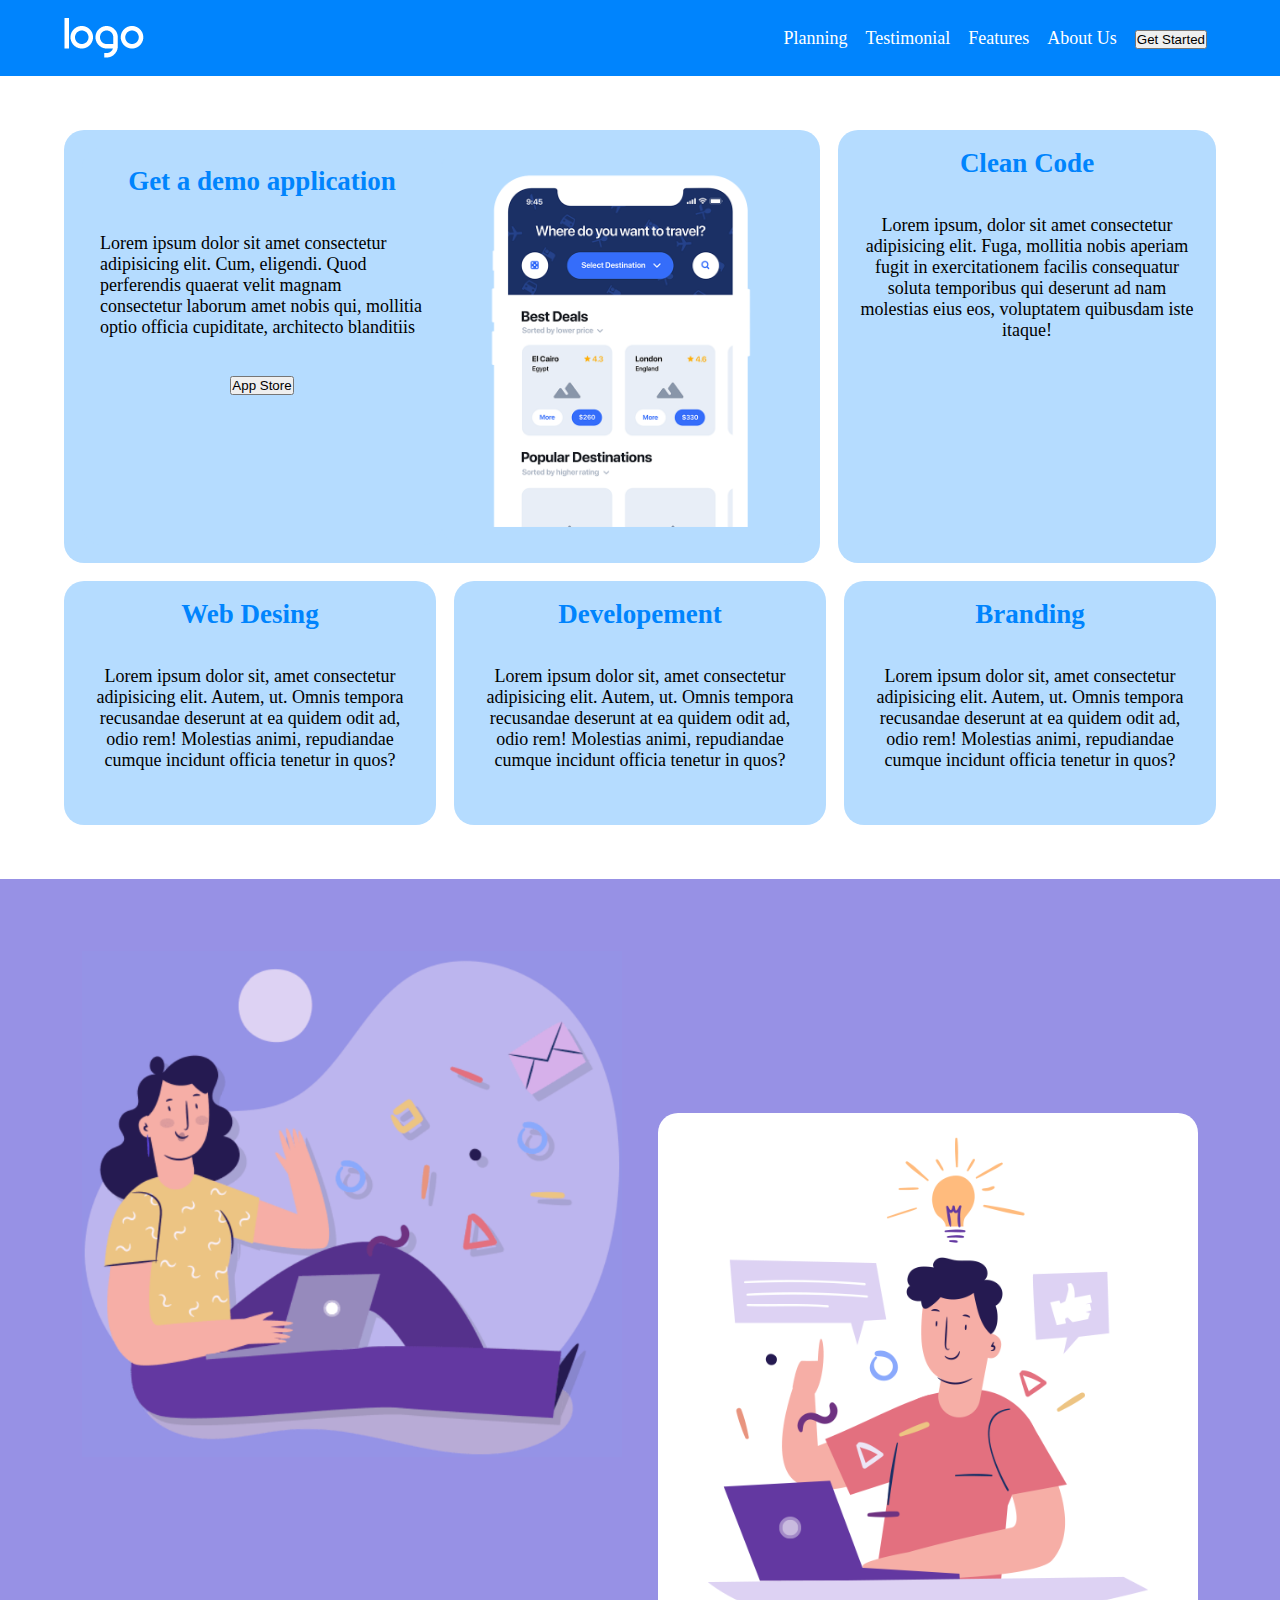
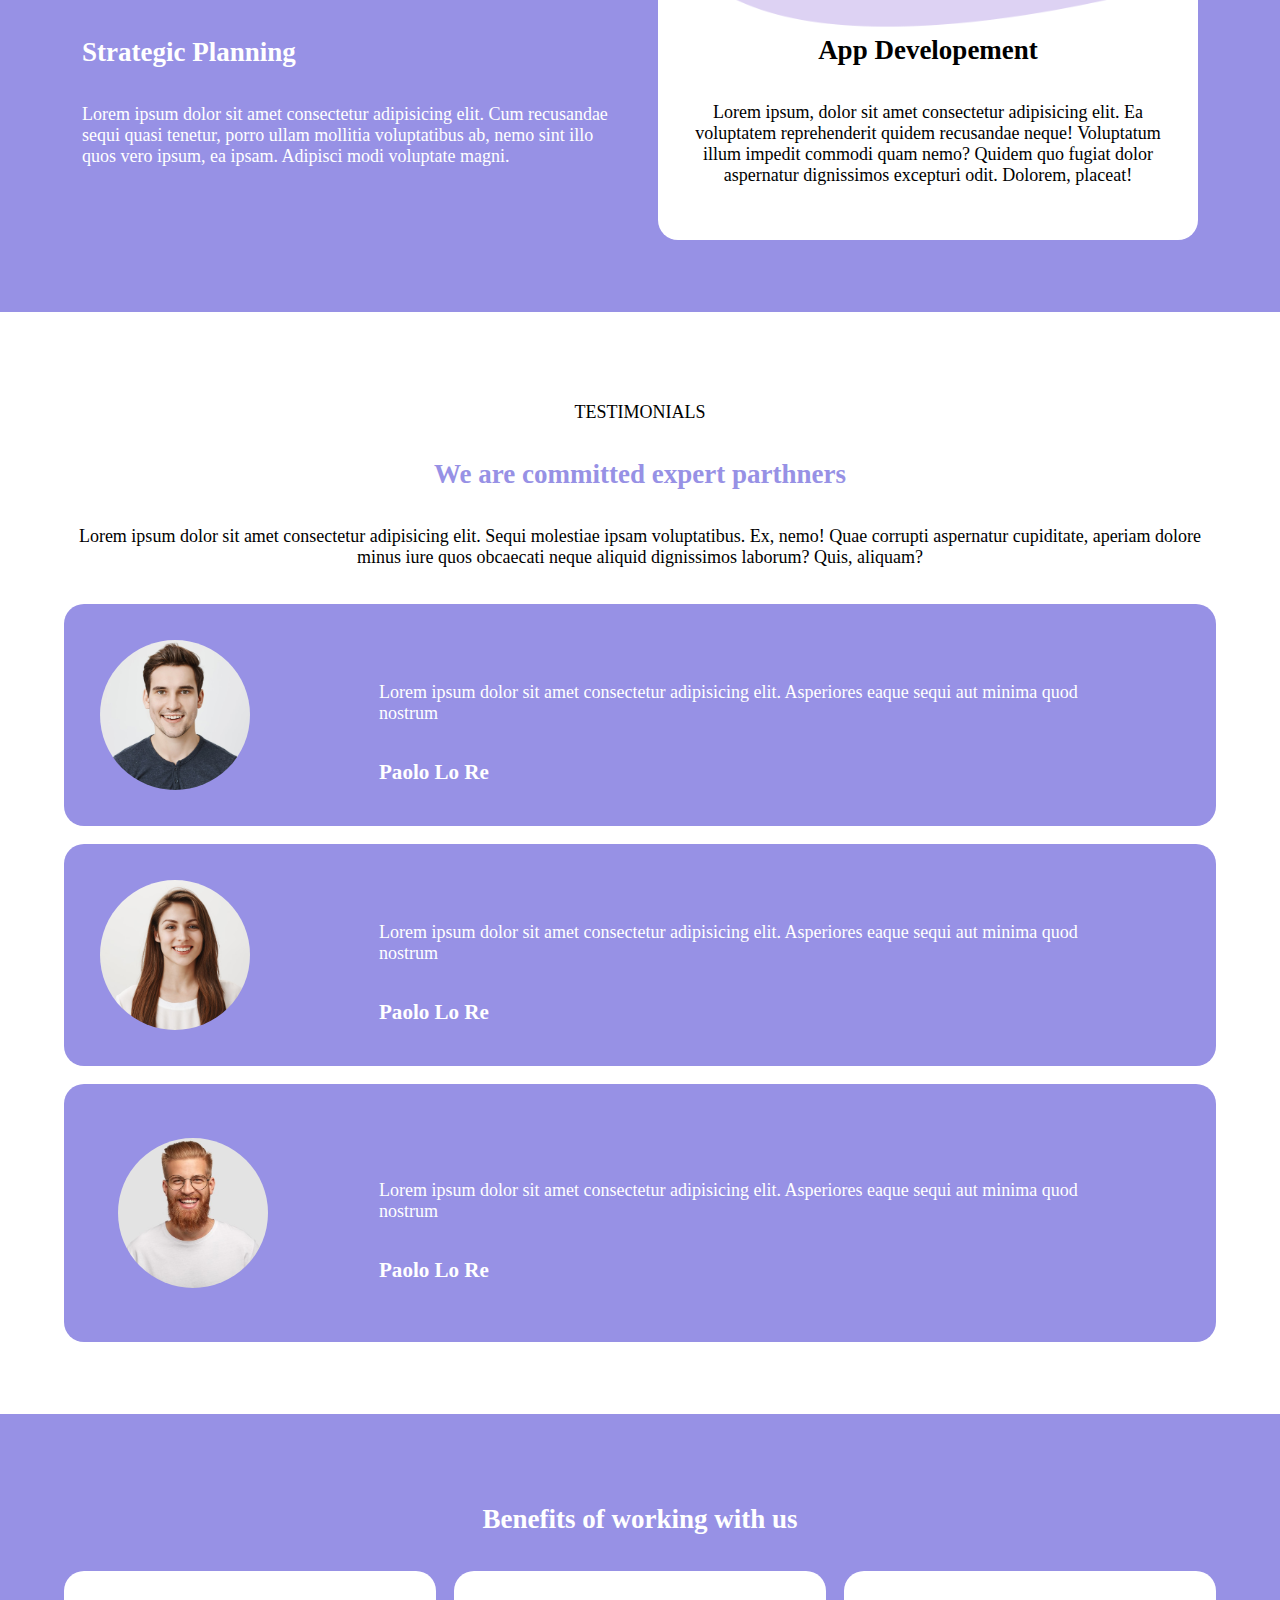
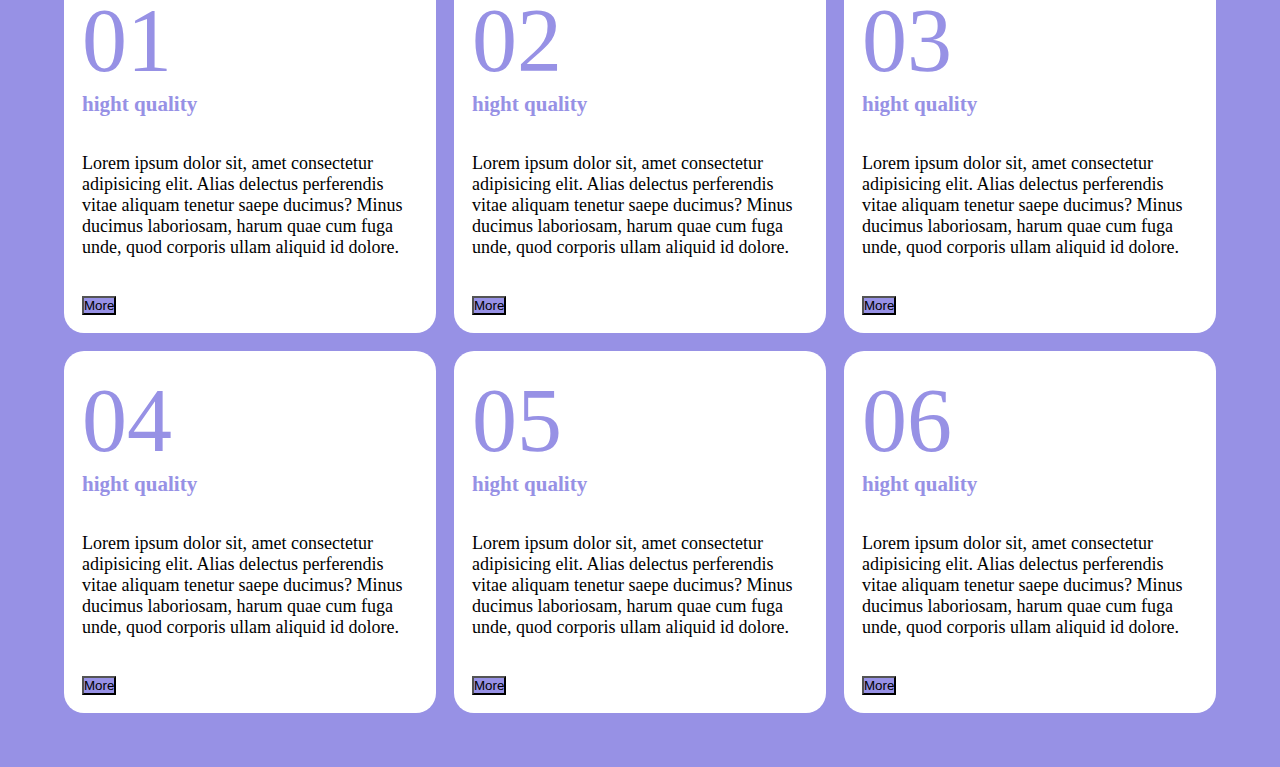
==== index.html @ 0d5f8186 "add 4 section" ====
<!DOCTYPE html>
<html lang="en">
  <head>
    <meta charset="UTF-8" />
    <meta http-equiv="X-UA-Compatible" content="IE=edge" />
    <meta name="viewport" content="width=device-width, initial-scale=1.0" />
    <link rel="stylesheet" href="css/style.css" />
    <link rel="stylesheet" href="css/media.css" />
    <link
      rel="stylesheet"
      href="https://cdnjs.cloudflare.com/ajax/libs/font-awesome/6.2.0/css/all.min.css"
      integrity="sha512-xh6O/CkQoPOWDdYTDqeRdPCVd1SpvCA9XXcUnZS2FmJNp1coAFzvtCN9BmamE+4aHK8yyUHUSCcJHgXloTyT2A=="
      crossorigin="anonymous"
      referrerpolicy="no-referrer"
    />
    <title>Responsive</title>
  </head>

  <body>
    <header>
      <nav>
        <div class="container">
          <div class="container-nav-flex">
            <img src="img/logo.png" alt="logo of site" />
            <div class="sm-menu"><i class="fa-solid fa-bars"></i></div>
            <div class="lg-menu">
              <ul>
                <li>Planning</li>
                <li>Testimonial</li>
                <li>Features</li>
                <li>About Us</li>
                <li><button>Get Started</button></li>
              </ul>
            </div>
          </div>
        </div>
      </nav>
    </header>

    <main>
      <section>
        <div class="container">
          <div class="row gap">
            <div class="col col-2-3 bg-light-main">
              <div class="row">
                <div class="col col-1-2 bg-light-main">
                  <h2 class="center main-color">Get a demo application</h2>
                  <p>
                    Lorem ipsum dolor sit amet consectetur adipisicing elit.
                    Cum, eligendi. Quod perferendis quaerat velit magnam
                    consectetur laborum amet nobis qui, mollitia optio officia
                    cupiditate, architecto blanditiis
                  </p>
                  <div class="center"><button>App Store</button></div>
                </div>

                <div class="col col-1-2 bg-light-main">
                  <img src="img/phone.png" alt="" />
                </div>
              </div>
            </div>
            <div class="col col-1-3 bg-light-main">
              <div class="main-color icon-sizing">
                <i class="fa-regular fa-file-code"></i>
              </div>
              <h2 class="main-color center">Clean Code</h2>
              <div class="center">
                <p>
                  Lorem ipsum, dolor sit amet consectetur adipisicing elit.
                  Fuga, mollitia nobis aperiam fugit in exercitationem facilis
                  consequatur soluta temporibus qui deserunt ad nam molestias
                  eius eos, voluptatem quibusdam iste itaque!
                </p>
              </div>
            </div>
            <div class="col col-1-3 bg-light-main">
              <div class="main-color icon-sizing">
                <i class="fa-solid fa-compass-drafting"></i>
              </div>
              <h2 class="main-color center">Web Desing</h2>
              <div class="center">
                <p>
                  Lorem ipsum dolor sit, amet consectetur adipisicing elit.
                  Autem, ut. Omnis tempora recusandae deserunt at ea quidem odit
                  ad, odio rem! Molestias animi, repudiandae cumque incidunt
                  officia tenetur in quos?
                </p>
              </div>
            </div>
            <div class="col col-1-3 bg-light-main">
              <div class="main-color icon-sizing">
                <i class="fa-solid fa-laptop"></i>
              </div>
              <h2 class="main-color center">Developement</h2>
              <div class="center">
                <p>
                  Lorem ipsum dolor sit, amet consectetur adipisicing elit.
                  Autem, ut. Omnis tempora recusandae deserunt at ea quidem odit
                  ad, odio rem! Molestias animi, repudiandae cumque incidunt
                  officia tenetur in quos?
                </p>
              </div>
            </div>
            <div class="col col-1-3 bg-light-main">
              <div class="main-color icon-sizing">
                <i class="fa-solid fa-bullhorn"></i>
              </div>
              <h2 class="main-color center">Branding</h2>
              <div class="center">
                <p>
                  Lorem ipsum dolor sit, amet consectetur adipisicing elit.
                  Autem, ut. Omnis tempora recusandae deserunt at ea quidem odit
                  ad, odio rem! Molestias animi, repudiandae cumque incidunt
                  officia tenetur in quos?
                </p>
              </div>
            </div>
          </div>
        </div>
      </section>

      <section class="bg-violet">
        <div class="container">
          <div class="row">
            <div class="col col-1-2">
              <img class="padding-bottom" src="img/planning1.png" alt="" />
              <div class="color-white">
                <h2>Strategic Planning</h2>
                <p>
                  Lorem ipsum dolor sit amet consectetur adipisicing elit. Cum
                  recusandae sequi quasi tenetur, porro ullam mollitia
                  voluptatibus ab, nemo sint illo quos vero ipsum, ea ipsam.
                  Adipisci modi voluptate magni.
                </p>
              </div>
            </div>
            <div class="col col-1-2 padding-top">
              <div class="col bg-white">
                <img src="img/planning2.png" alt="" />
                <div class="center">
                  <h2>App Developement</h2>
                  <p>
                    Lorem ipsum, dolor sit amet consectetur adipisicing elit. Ea
                    voluptatem reprehenderit quidem recusandae neque! Voluptatum
                    illum impedit commodi quam nemo? Quidem quo fugiat dolor
                    aspernatur dignissimos excepturi odit. Dolorem, placeat!
                  </p>
                </div>
              </div>
            </div>
          </div>
        </div>
      </section>

      <section>
        <div class="container">
          <div class="center">
            <p>TESTIMONIALS</p>
            <h2 class="color-violet">We are committed expert parthners</h2>
            <p>
              Lorem ipsum dolor sit amet consectetur adipisicing elit. Sequi
              molestiae ipsam voluptatibus. Ex, nemo! Quae corrupti aspernatur
              cupiditate, aperiam dolore minus iure quos obcaecati neque aliquid
              dignissimos laborum? Quis, aliquam?
            </p>
          </div>
          <div class="row col bg-violet align-items mbottom">
            <div class="col col-1-4 padding-3">
              <img src="img/testimonial1.jpg" alt="" />
            </div>
            <div class="col col-3-4 color-white">
              <p>
                Lorem ipsum dolor sit amet consectetur adipisicing elit.
                Asperiores eaque sequi aut minima quod nostrum
              </p>
              <h3>Paolo Lo Re</h3>
            </div>
          </div>

          <div class="row col bg-violet align-items mbottom">
            <div class="col col-1-4 padding-3">
              <img src="img/testimonial2.jpg" alt="" />
            </div>
            <div class="col col-3-4 color-white">
              <p>
                Lorem ipsum dolor sit amet consectetur adipisicing elit.
                Asperiores eaque sequi aut minima quod nostrum
              </p>
              <h3>Paolo Lo Re</h3>
            </div>
          </div>

          <div class="row col bg-violet align-items mbottom">
            <div class="col col-1-4 padding-2">
              <img src="img/testimonial3.jpg" alt="" />
            </div>
            <div class="col col-3-4 color-white">
              <p>
                Lorem ipsum dolor sit amet consectetur adipisicing elit.
                Asperiores eaque sequi aut minima quod nostrum
              </p>
              <h3>Paolo Lo Re</h3>
            </div>
          </div>
        </div>
      </section>

      <section class="bg-violet">
        <div class="container">
          <h2 class="color-white center padding-2">
            Benefits of working with us
          </h2>
          <div class="row gap">
            <div class="col col-1-3 col-2-4 bg-white">
              <div class="hight color-violet">01</div>
              <h3 class="color-violet">hight quality</h3>
              <p>
                Lorem ipsum dolor sit, amet consectetur adipisicing elit. Alias
                delectus perferendis vitae aliquam tenetur saepe ducimus? Minus
                ducimus laboriosam, harum quae cum fuga unde, quod corporis
                ullam aliquid id dolore.
              </p>
              <button class="bg-violet">More</button>
            </div>
            <div class="col col-1-3 col-2-4 bg-white">
              <div class="hight color-violet">02</div>
              <h3 class="color-violet">hight quality</h3>
              <p>
                Lorem ipsum dolor sit, amet consectetur adipisicing elit. Alias
                delectus perferendis vitae aliquam tenetur saepe ducimus? Minus
                ducimus laboriosam, harum quae cum fuga unde, quod corporis
                ullam aliquid id dolore.
              </p>
              <button class="bg-violet">More</button>
            </div>

            <div class="col col-1-3 col-2-4 bg-white">
              <div class="hight color-violet">03</div>
              <h3 class="color-violet">hight quality</h3>
              <p>
                Lorem ipsum dolor sit, amet consectetur adipisicing elit. Alias
                delectus perferendis vitae aliquam tenetur saepe ducimus? Minus
                ducimus laboriosam, harum quae cum fuga unde, quod corporis
                ullam aliquid id dolore.
              </p>
              <button class="bg-violet">More</button>
            </div>

            <div class="col col-1-3 col-2-4 bg-white">
              <div class="hight color-violet">04</div>
              <h3 class="color-violet">hight quality</h3>
              <p>
                Lorem ipsum dolor sit, amet consectetur adipisicing elit. Alias
                delectus perferendis vitae aliquam tenetur saepe ducimus? Minus
                ducimus laboriosam, harum quae cum fuga unde, quod corporis
                ullam aliquid id dolore.
              </p>
              <button class="bg-violet">More</button>
            </div>

            <div class="col col-1-3 col-2-4 bg-white">
              <div class="hight color-violet">05</div>
              <h3 class="color-violet">hight quality</h3>
              <p>
                Lorem ipsum dolor sit, amet consectetur adipisicing elit. Alias
                delectus perferendis vitae aliquam tenetur saepe ducimus? Minus
                ducimus laboriosam, harum quae cum fuga unde, quod corporis
                ullam aliquid id dolore.
              </p>
              <button class="bg-violet">More</button>
            </div>

            <div class="col col-1-3 col-2-4 bg-white">
              <div class="hight color-violet">06</div>
              <h3 class="color-violet">hight quality</h3>
              <p>
                Lorem ipsum dolor sit, amet consectetur adipisicing elit. Alias
                delectus perferendis vitae aliquam tenetur saepe ducimus? Minus
                ducimus laboriosam, harum quae cum fuga unde, quod corporis
                ullam aliquid id dolore.
              </p>
              <button class="bg-violet">More</button>
            </div>
          </div>
        </div>
      </section>
    </main>

    <footer></footer>
  </body>
</html>
---- css/style.css ----
:root {
  --main-color: #0084fd;
  --main-light-color: #b5dcff;
}
html {
  font-size: 13px;
}

* {
  margin: 0;
  padding: 0;
  box-sizing: border-box;
}

nav {
  background-color: var(--main-color);
}

.container {
  width: 90%;
  margin: 0 auto;
}

.container-nav-flex {
  display: flex;
  justify-content: space-between;
  align-items: center;
  padding: 1rem 0;
}

.lg-menu {
  display: none;
}

ul {
  list-style-type: none;
}

.row {
  display: flex;
  flex-wrap: wrap;
  flex-grow: 1;
}

.col {
  flex-basis: 100%;
  border-radius: 20px;
  padding: 1rem;
}

.center {
  text-align: center;
}

p {
  padding: 2rem 0;
}

section {
  padding: 3rem 0;
}

main img {
  display: block;
  width: 100%;
}

.main-color {
  color: var(--main-color);
}

.icon-sizing {
  font-size: 100px;
  text-align: center;
}

.gap {
  gap: 1rem;
}

.bg-violet {
  background-color: #9791e5;
}

.bg-light-main {
  background-color: var(--main-light-color);
}

.color-white {
  color: white;
}

.bg-white {
  background-color: white;
}

.color-violet {
  color: #9791e5;
}

.bg-violet .col-1-4 img {
  object-fit: cover;
  border-radius: 50%;
  height: 150px;
  width: 150px;
}

.align-items {
  align-items: center;
}

.mbottom {
  margin-bottom: 1rem;
}

.hight {
  font-size: 5rem;
}
---- css/media.css ----
@media screen and (min-width: 768px) {
  html {
    font-size: 15px;
  }

  .col-1-3 {
    flex-basis: calc(90% / 3);
    flex-grow: 1;
  }

  .col-1-4 {
    flex-basis: 25%;
  }
  .col-2-3 {
    flex-basis: calc(90% / 3 * 2);
    flex-grow: 2;
  }
  .col-3-4 {
    flex-basis: calc(90% / 4 * 3);
  }

  .col-2-4 {
    flex-basis: calc(90% / 2);
  }

  .padding-2 {
    padding: 2rem;
  }
}

@media screen and (min-width: 1200px) {
  html {
    font-size: 18px;
  }

  .sm-menu {
    display: none;
  }

  .col-1-2 {
    flex-basis: 50%;
  }

  .lg-menu {
    display: inline-block;
  }

  ul {
    display: flex;
    color: white;
  }

  li {
    padding: 0.5rem;
  }

  .padding-bottom {
    padding-bottom: 10rem;
  }

  .padding-top {
    padding-top: 10rem;
  }

  .col-1-3 {
    flex-basis: calc(90% / 3);
    flex-grow: 1;
  }
}
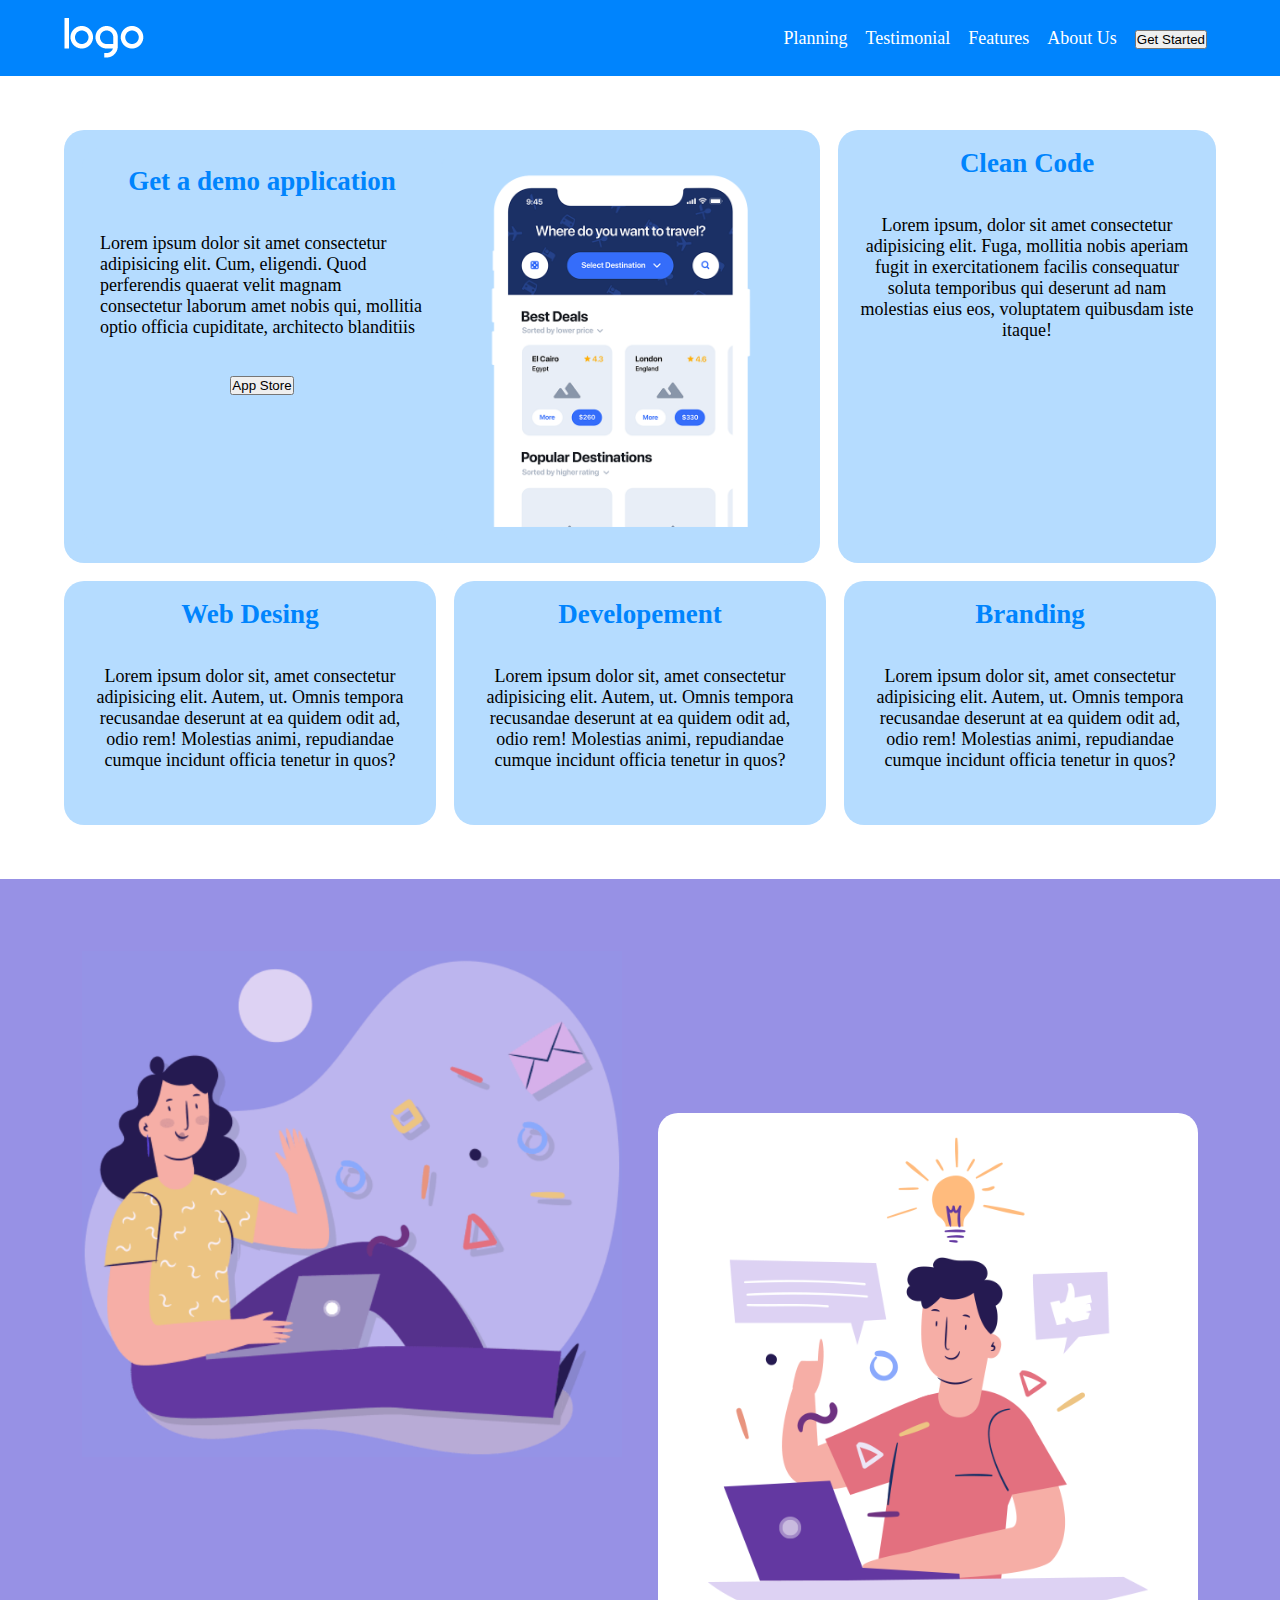
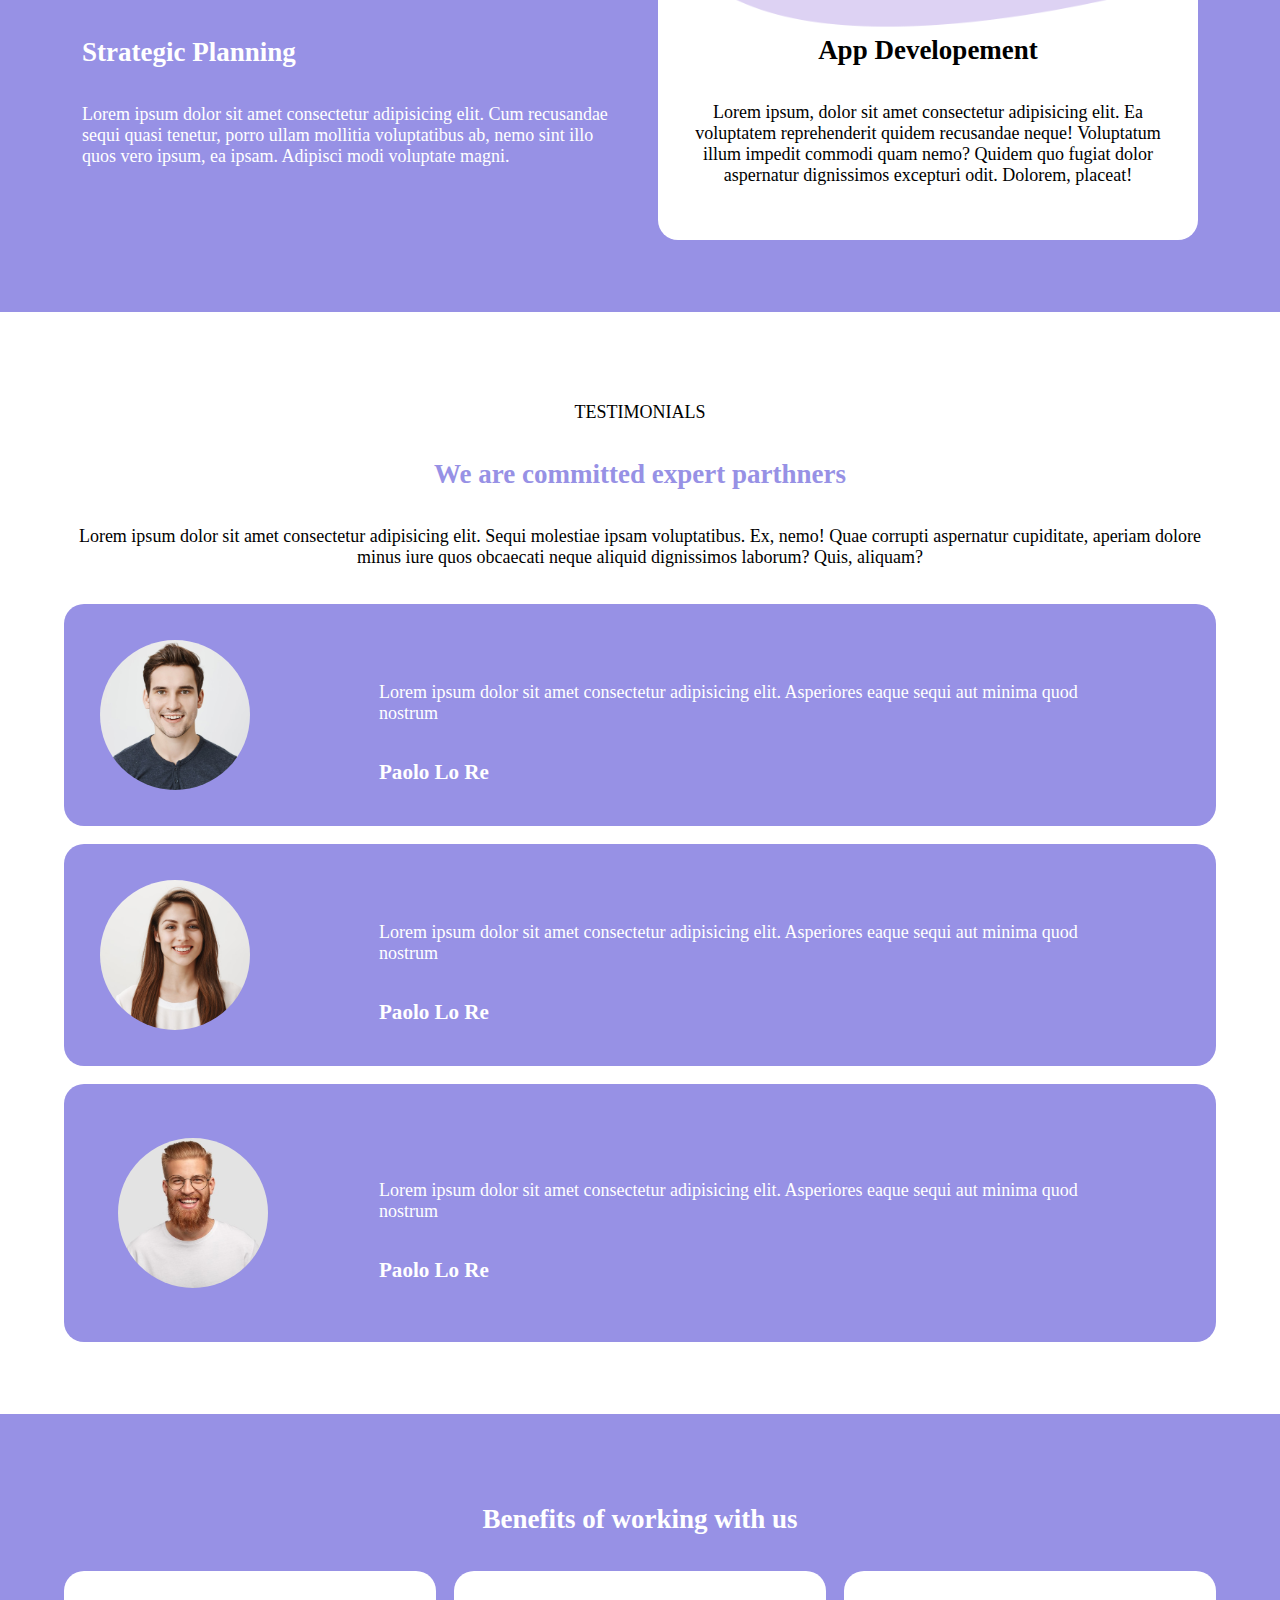
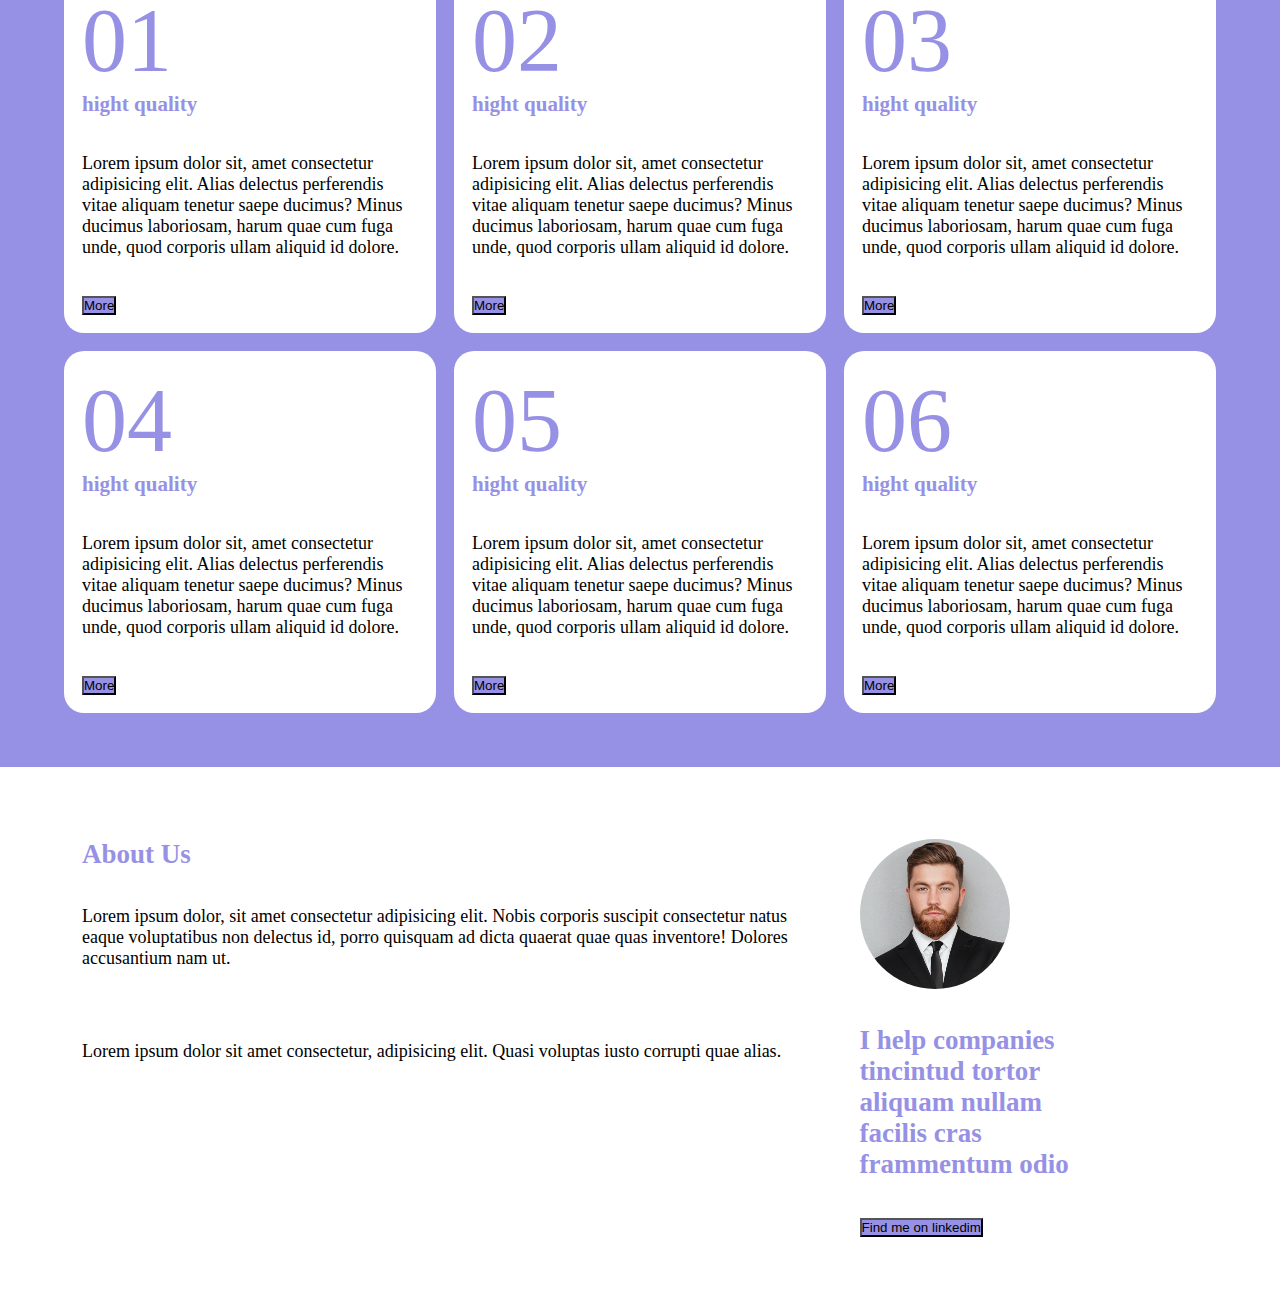
==== commit 53178f3e: "add 5 section" ====
--- a/index.html
+++ b/index.html
@@ -284,6 +284,35 @@
           </div>
         </div>
       </section>
+
+      <section>
+        <div class="container">
+          <div class="row">
+            <div class="col col-3-4">
+              <h2 class="color-violet">About Us</h2>
+              <p>
+                Lorem ipsum dolor, sit amet consectetur adipisicing elit. Nobis
+                corporis suscipit consectetur natus eaque voluptatibus non
+                delectus id, porro quisquam ad dicta quaerat quae quas
+                inventore! Dolores accusantium nam ut.
+              </p>
+              <p>
+                Lorem ipsum dolor sit amet consectetur, adipisicing elit. Quasi
+                voluptas iusto corrupti quae alias.
+              </p>
+            </div>
+            <div class="col col-1-4">
+              <img src="img/about.jpg" alt="" />
+              <h2 class="color-violet ptopbot">
+                I help companies tincintud tortor aliquam nullam facilis cras
+                frammentum odio
+              </h2>
+
+              <button class="bg-violet">Find me on linkedim</button>
+            </div>
+          </div>
+        </div>
+      </section>
     </main>
 
     <footer></footer>
--- a/css/style.css
+++ b/css/style.css
@@ -98,7 +98,7 @@
   color: #9791e5;
 }
 
-.bg-violet .col-1-4 img {
+.col-1-4 img {
   object-fit: cover;
   border-radius: 50%;
   height: 150px;
@@ -116,3 +116,7 @@
 .hight {
   font-size: 5rem;
 }
+
+.ptopbot {
+  padding: 2rem 0;
+}
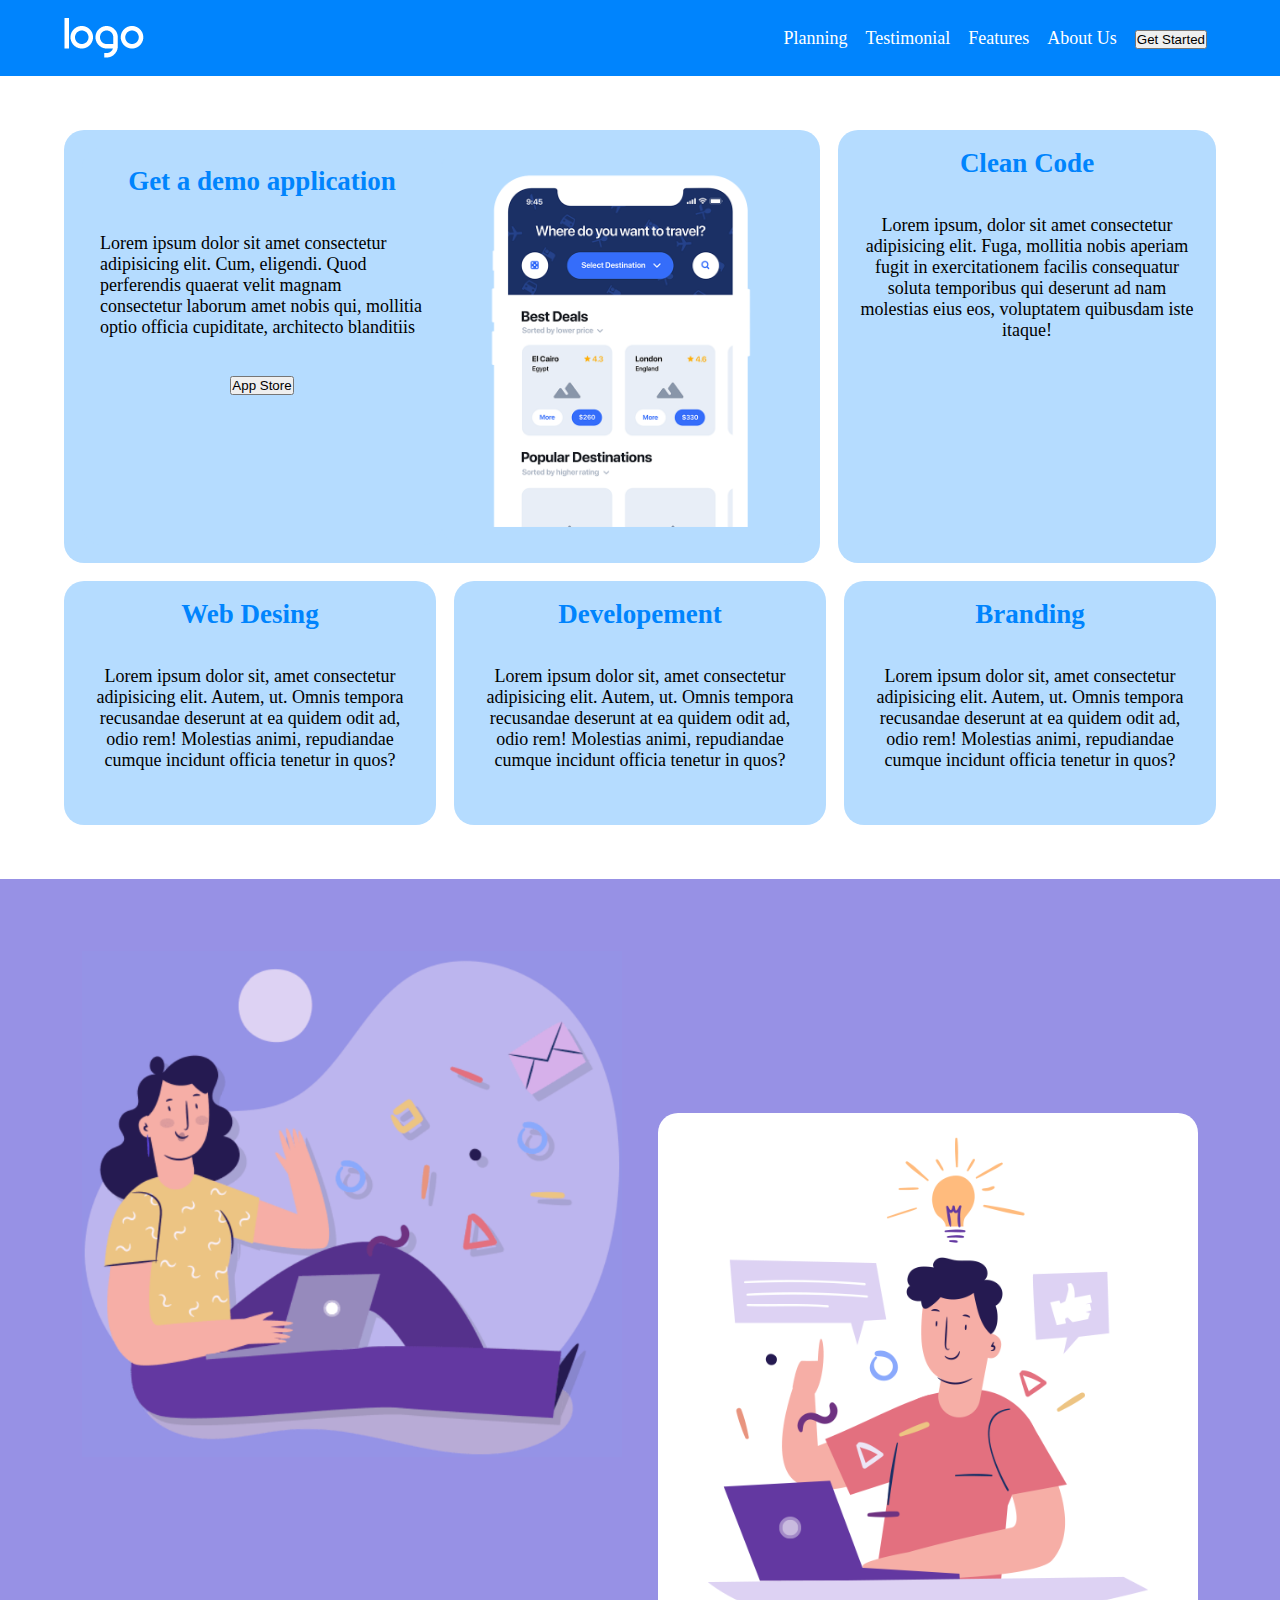
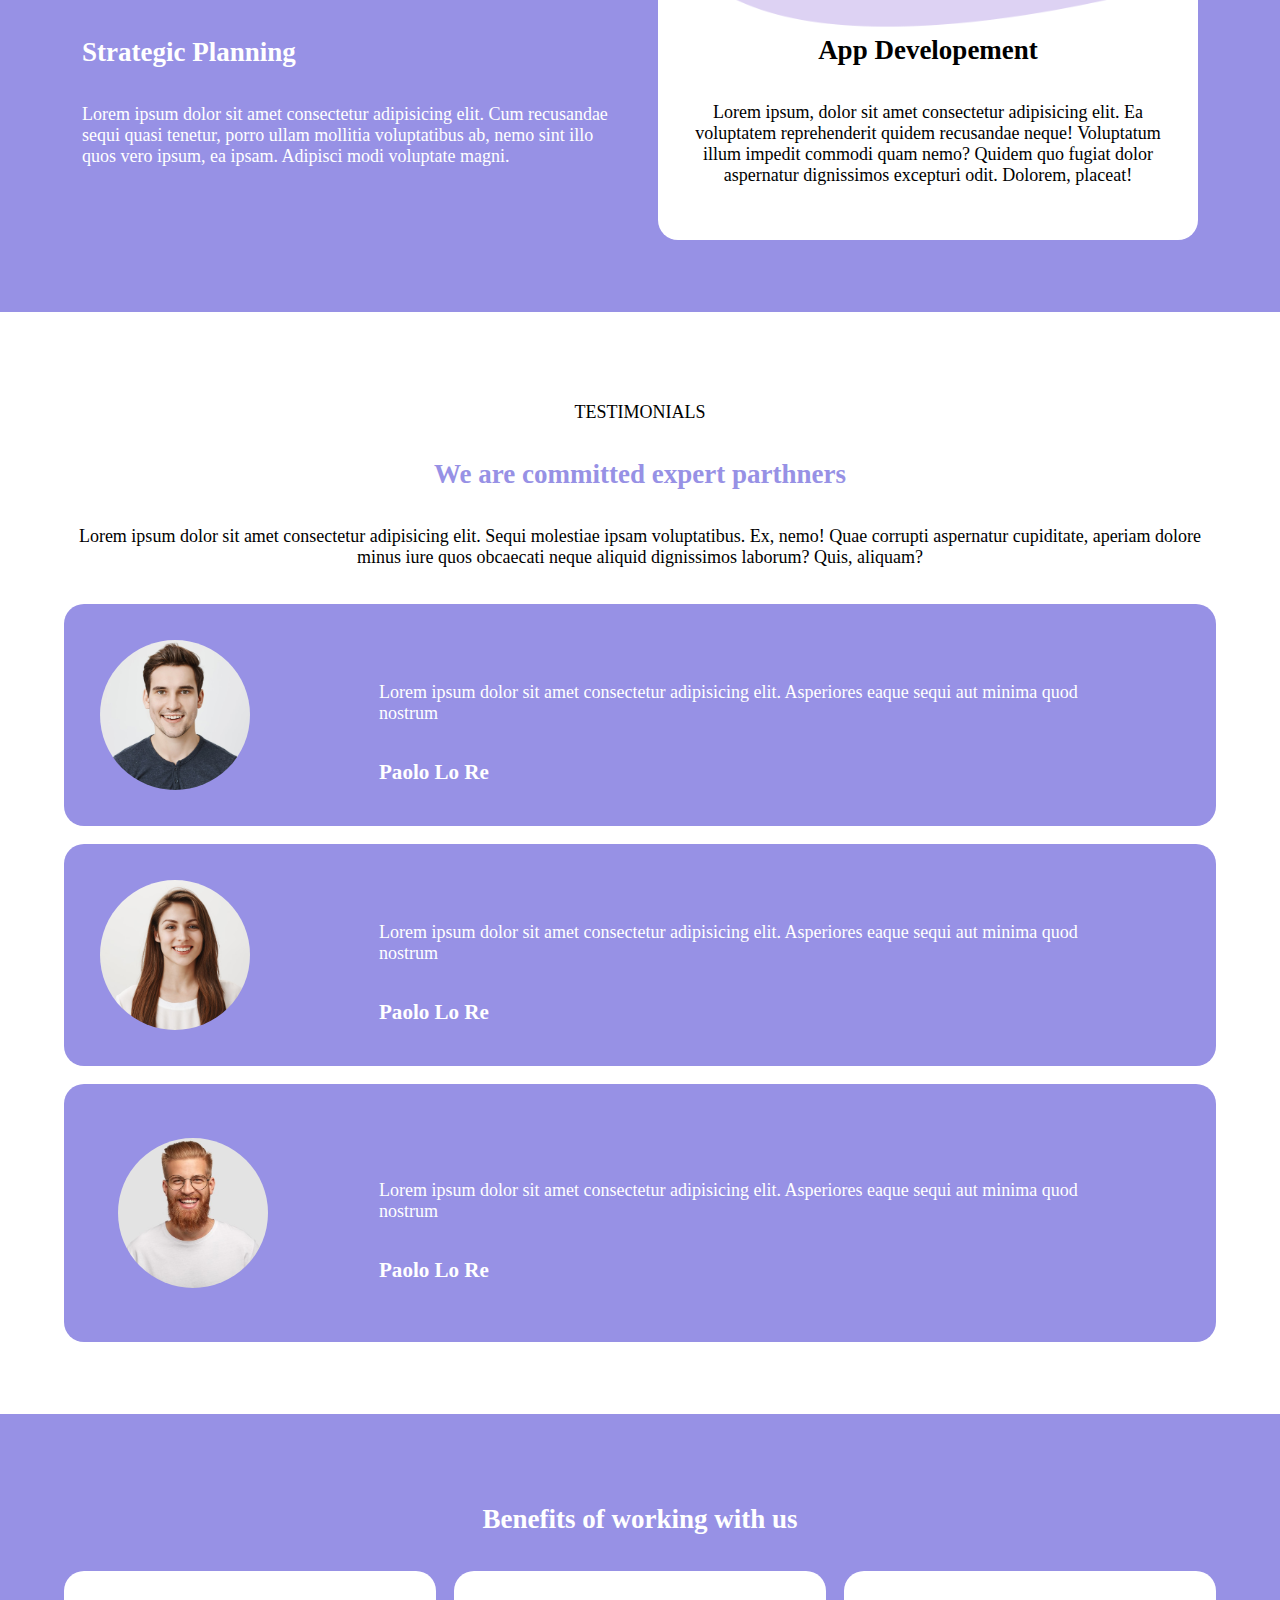
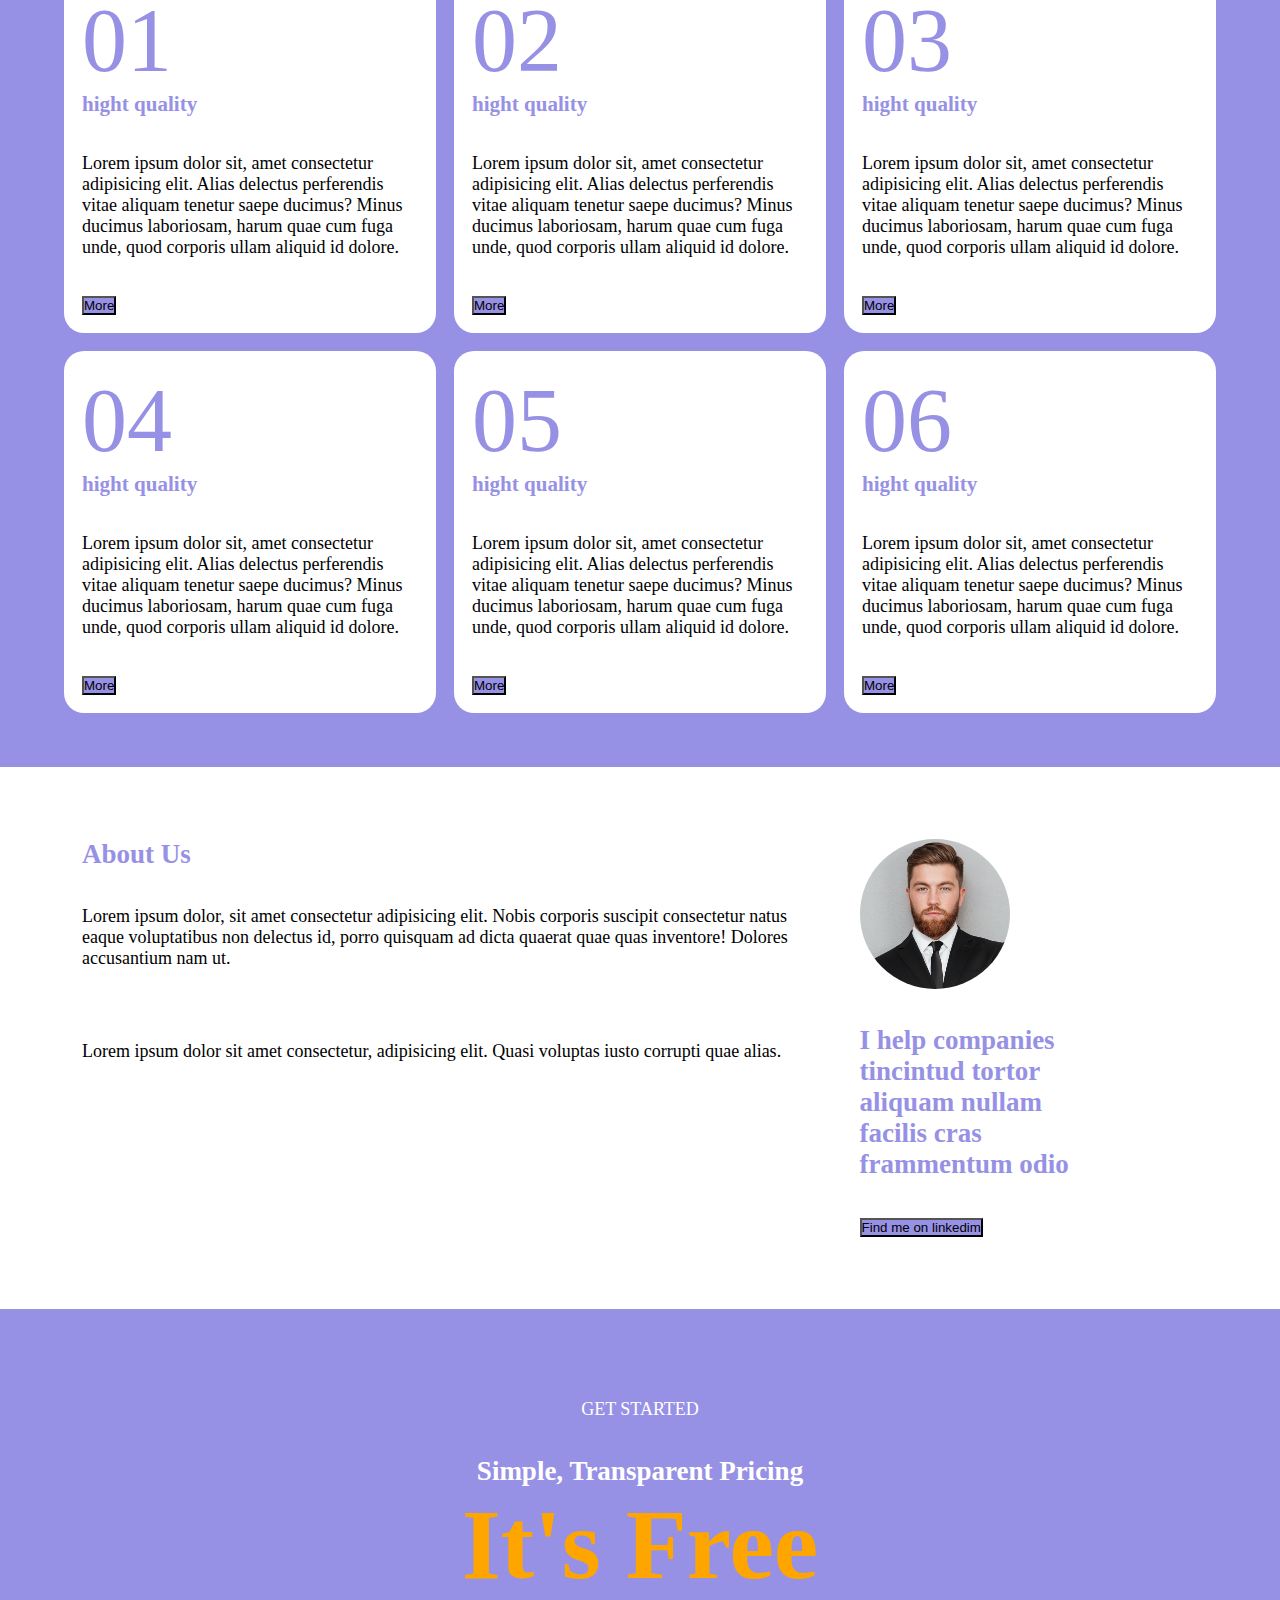
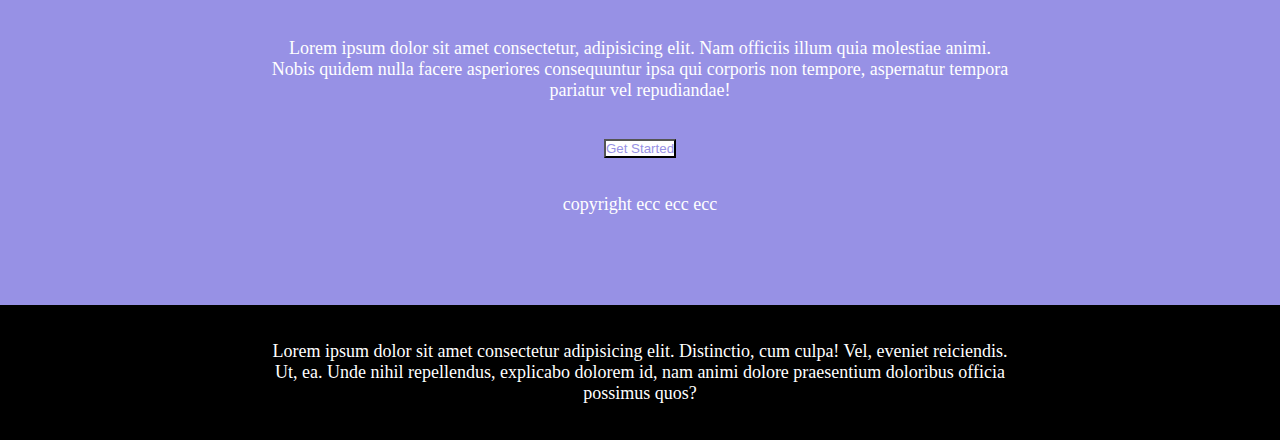
==== commit e351719d: "add footer" ====
--- a/index.html
+++ b/index.html
@@ -307,14 +307,33 @@
                 I help companies tincintud tortor aliquam nullam facilis cras
                 frammentum odio
               </h2>
-
               <button class="bg-violet">Find me on linkedim</button>
             </div>
           </div>
         </div>
       </section>
+
+      <section class="bg-violet center">
+        <div class="color-white">
+          <p>GET STARTED</p>
+          <h2>Simple, Transparent Pricing</h2>
+          <h2 class="icon-sizing color-orange">It's Free</h2>
+          <p class="p15">
+            Lorem ipsum dolor sit amet consectetur, adipisicing elit. Nam
+            officiis illum quia molestiae animi. Nobis quidem nulla facere
+            asperiores consequuntur ipsa qui corporis non tempore, aspernatur
+            tempora pariatur vel repudiandae!
+          </p>
+          <button class="bg-white color-violet">Get Started</button>
+          <p>copyright ecc ecc ecc</p>
+        </div>
+      </section>
     </main>
 
-    <footer></footer>
+    <footer class="bg-black center p15 color-white">
+      Lorem ipsum dolor sit amet consectetur adipisicing elit. Distinctio, cum
+      culpa! Vel, eveniet reiciendis. Ut, ea. Unde nihil repellendus, explicabo
+      dolorem id, nam animi dolore praesentium doloribus officia possimus quos?
+    </footer>
   </body>
 </html>
--- a/css/style.css
+++ b/css/style.css
@@ -120,3 +120,15 @@
 .ptopbot {
   padding: 2rem 0;
 }
+
+.color-orange {
+  color: orange;
+}
+
+.p15 {
+  padding: 2rem 15rem;
+}
+
+.bg-black {
+  background-color: black;
+}
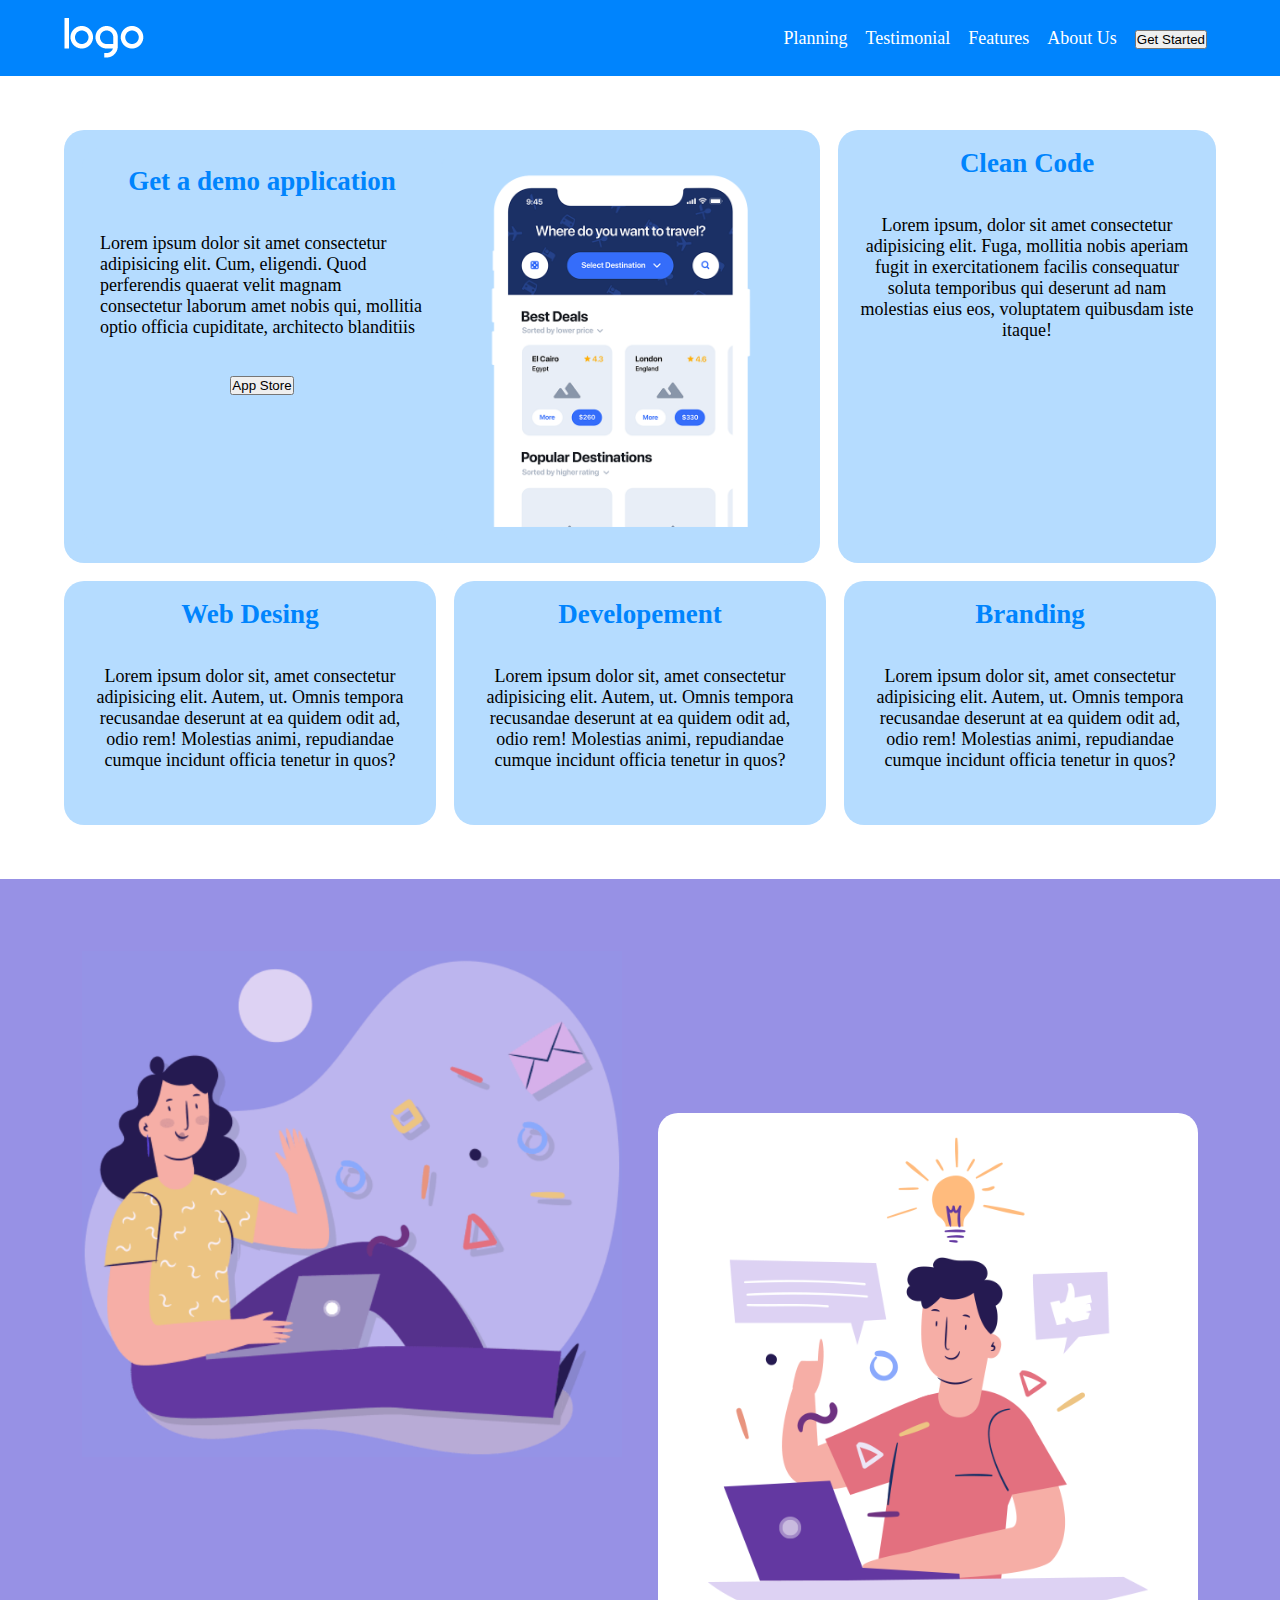
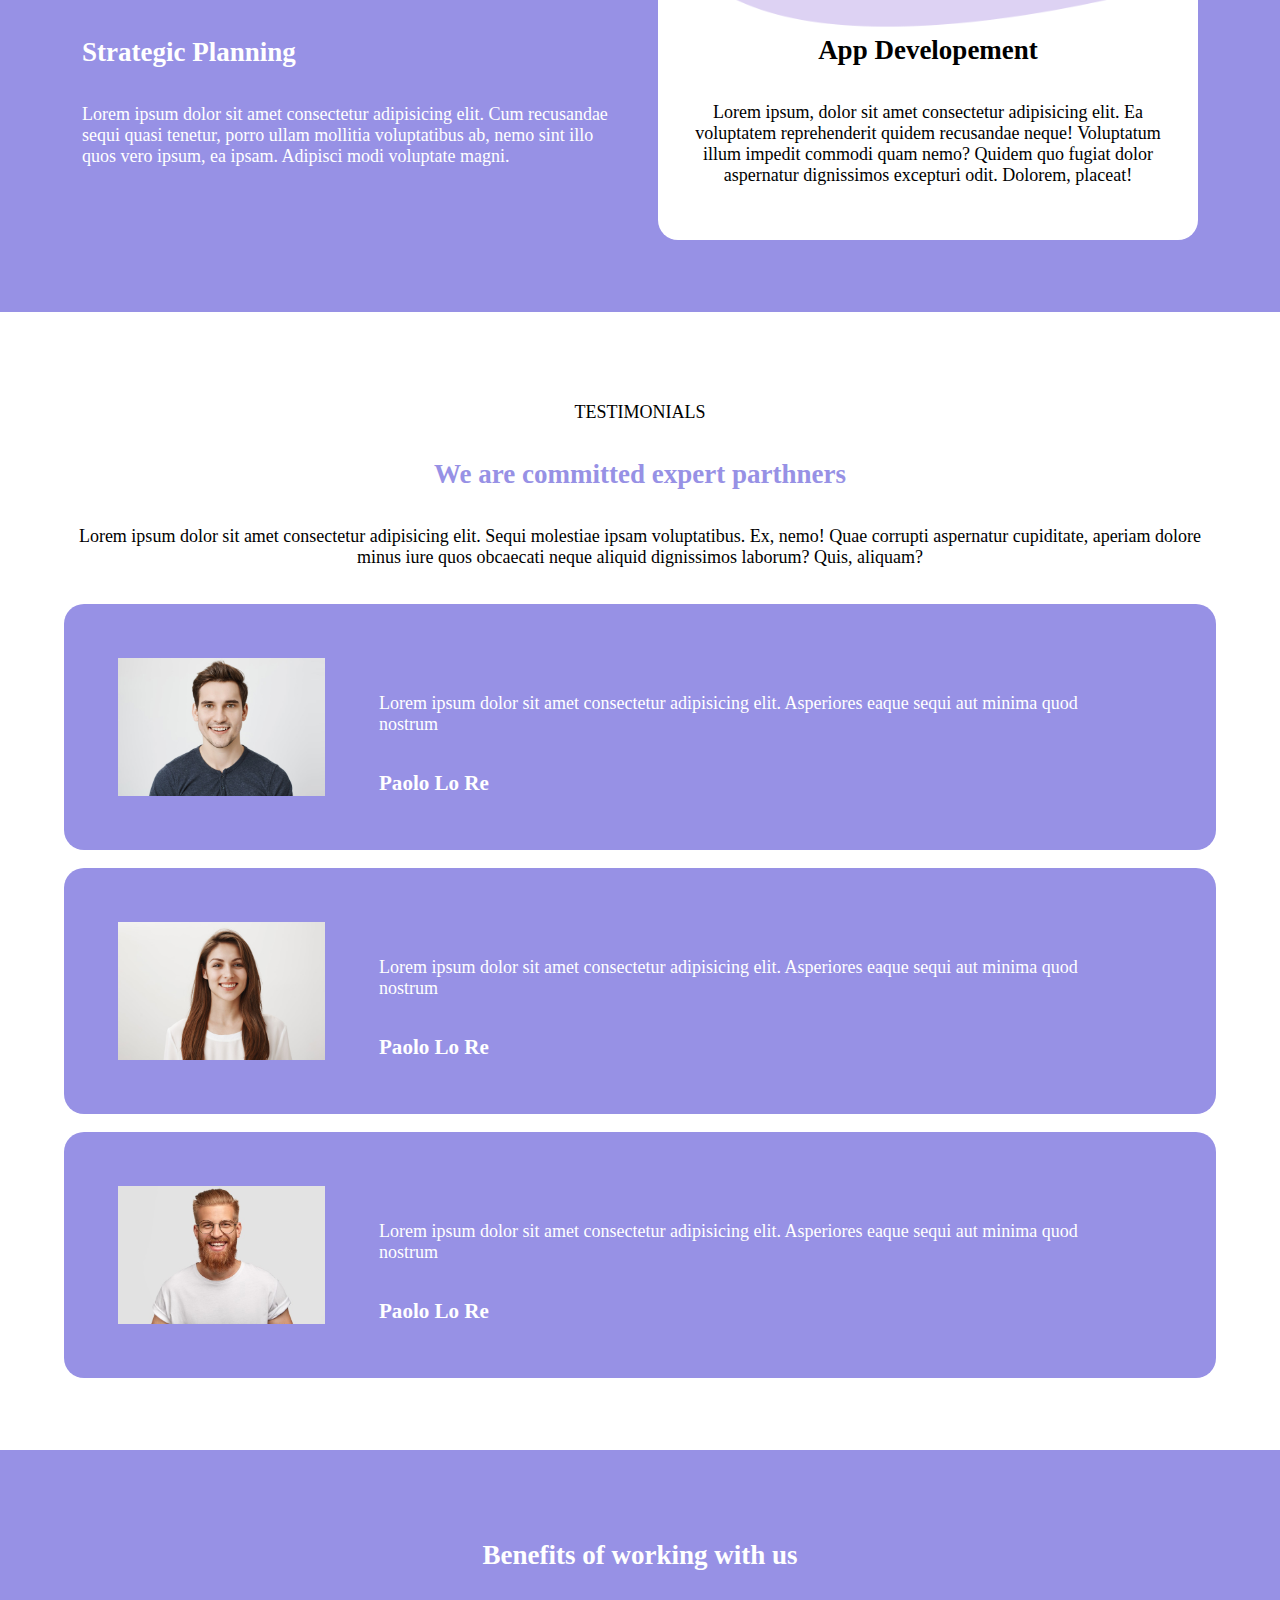
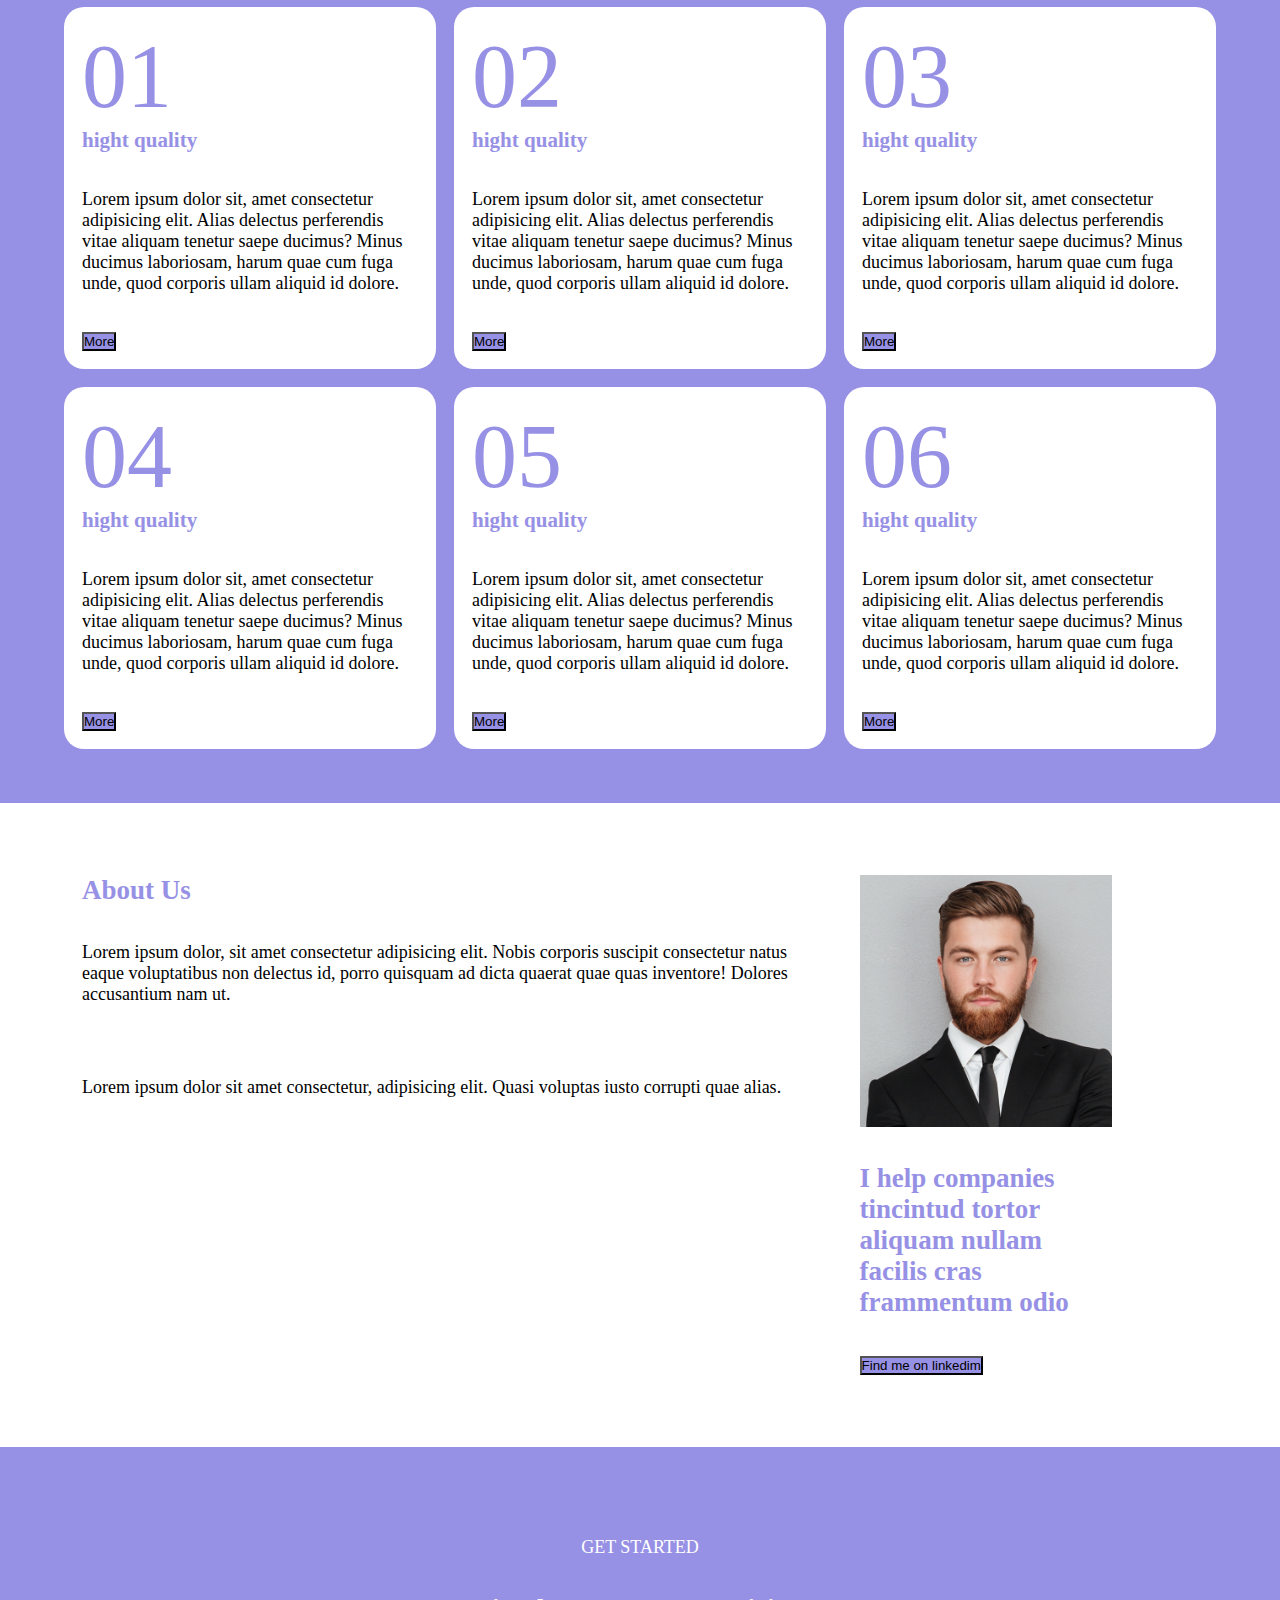
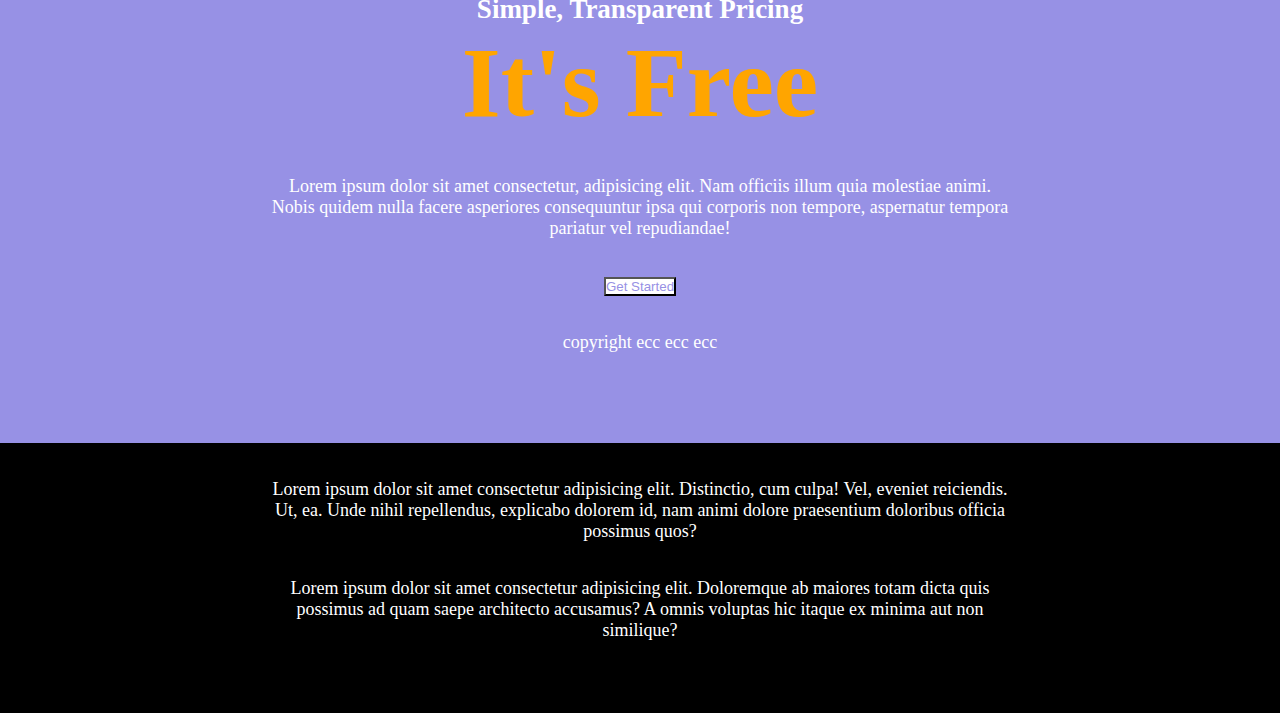
==== commit fa1130dd: "change md and lg classes" ====
--- a/index.html
+++ b/index.html
@@ -41,9 +41,9 @@
       <section>
         <div class="container">
           <div class="row gap">
-            <div class="col col-2-3 bg-light-main">
+            <div class="col col-md-2-3 bg-light-main">
               <div class="row">
-                <div class="col col-1-2 bg-light-main">
+                <div class="col col-lg-1-2 bg-light-main">
                   <h2 class="center main-color">Get a demo application</h2>
                   <p>
                     Lorem ipsum dolor sit amet consectetur adipisicing elit.
@@ -54,12 +54,12 @@
                   <div class="center"><button>App Store</button></div>
                 </div>
 
-                <div class="col col-1-2 bg-light-main">
+                <div class="col col-lg-1-2 bg-light-main">
                   <img src="img/phone.png" alt="" />
                 </div>
               </div>
             </div>
-            <div class="col col-1-3 bg-light-main">
+            <div class="col col-md-1-3 bg-light-main">
               <div class="main-color icon-sizing">
                 <i class="fa-regular fa-file-code"></i>
               </div>
@@ -73,7 +73,7 @@
                 </p>
               </div>
             </div>
-            <div class="col col-1-3 bg-light-main">
+            <div class="col col-md-1-3 bg-light-main">
               <div class="main-color icon-sizing">
                 <i class="fa-solid fa-compass-drafting"></i>
               </div>
@@ -87,7 +87,7 @@
                 </p>
               </div>
             </div>
-            <div class="col col-1-3 bg-light-main">
+            <div class="col col-md-1-3 bg-light-main">
               <div class="main-color icon-sizing">
                 <i class="fa-solid fa-laptop"></i>
               </div>
@@ -101,7 +101,7 @@
                 </p>
               </div>
             </div>
-            <div class="col col-1-3 bg-light-main">
+            <div class="col col-md-1-3 bg-light-main">
               <div class="main-color icon-sizing">
                 <i class="fa-solid fa-bullhorn"></i>
               </div>
@@ -122,7 +122,7 @@
       <section class="bg-violet">
         <div class="container">
           <div class="row">
-            <div class="col col-1-2">
+            <div class="col col-lg-1-2">
               <img class="padding-bottom" src="img/planning1.png" alt="" />
               <div class="color-white">
                 <h2>Strategic Planning</h2>
@@ -134,7 +134,7 @@
                 </p>
               </div>
             </div>
-            <div class="col col-1-2 padding-top">
+            <div class="col col-lg-1-2 padding-top">
               <div class="col bg-white">
                 <img src="img/planning2.png" alt="" />
                 <div class="center">
@@ -165,10 +165,10 @@
             </p>
           </div>
           <div class="row col bg-violet align-items mbottom">
-            <div class="col col-1-4 padding-3">
+            <div class="col col-md-1-4 padding-2">
               <img src="img/testimonial1.jpg" alt="" />
             </div>
-            <div class="col col-3-4 color-white">
+            <div class="col col-md-3-4 color-white">
               <p>
                 Lorem ipsum dolor sit amet consectetur adipisicing elit.
                 Asperiores eaque sequi aut minima quod nostrum
@@ -178,10 +178,10 @@
           </div>
 
           <div class="row col bg-violet align-items mbottom">
-            <div class="col col-1-4 padding-3">
+            <div class="col col-md-1-4 padding-2">
               <img src="img/testimonial2.jpg" alt="" />
             </div>
-            <div class="col col-3-4 color-white">
+            <div class="col col-md-3-4 color-white">
               <p>
                 Lorem ipsum dolor sit amet consectetur adipisicing elit.
                 Asperiores eaque sequi aut minima quod nostrum
@@ -191,10 +191,10 @@
           </div>
 
           <div class="row col bg-violet align-items mbottom">
-            <div class="col col-1-4 padding-2">
+            <div class="col col-md-1-4 padding-2">
               <img src="img/testimonial3.jpg" alt="" />
             </div>
-            <div class="col col-3-4 color-white">
+            <div class="col col-md-3-4 color-white">
               <p>
                 Lorem ipsum dolor sit amet consectetur adipisicing elit.
                 Asperiores eaque sequi aut minima quod nostrum
@@ -211,7 +211,7 @@
             Benefits of working with us
           </h2>
           <div class="row gap">
-            <div class="col col-1-3 col-2-4 bg-white">
+            <div class="col col-lg-1-3 col-md-2-4 bg-white">
               <div class="hight color-violet">01</div>
               <h3 class="color-violet">hight quality</h3>
               <p>
@@ -222,7 +222,7 @@
               </p>
               <button class="bg-violet">More</button>
             </div>
-            <div class="col col-1-3 col-2-4 bg-white">
+            <div class="col col-lg-1-3 col-md-2-4 bg-white">
               <div class="hight color-violet">02</div>
               <h3 class="color-violet">hight quality</h3>
               <p>
@@ -234,7 +234,7 @@
               <button class="bg-violet">More</button>
             </div>
 
-            <div class="col col-1-3 col-2-4 bg-white">
+            <div class="col col-lg-1-3 col-md-2-4 bg-white">
               <div class="hight color-violet">03</div>
               <h3 class="color-violet">hight quality</h3>
               <p>
@@ -246,7 +246,7 @@
               <button class="bg-violet">More</button>
             </div>
 
-            <div class="col col-1-3 col-2-4 bg-white">
+            <div class="col col-lg-1-3 col-md-2-4 bg-white">
               <div class="hight color-violet">04</div>
               <h3 class="color-violet">hight quality</h3>
               <p>
@@ -258,7 +258,7 @@
               <button class="bg-violet">More</button>
             </div>
 
-            <div class="col col-1-3 col-2-4 bg-white">
+            <div class="col col-lg-1-3 col-md-2-4 bg-white">
               <div class="hight color-violet">05</div>
               <h3 class="color-violet">hight quality</h3>
               <p>
@@ -270,7 +270,7 @@
               <button class="bg-violet">More</button>
             </div>
 
-            <div class="col col-1-3 col-2-4 bg-white">
+            <div class="col col-lg-1-3 col-md-2-4 bg-white">
               <div class="hight color-violet">06</div>
               <h3 class="color-violet">hight quality</h3>
               <p>
@@ -288,7 +288,7 @@
       <section>
         <div class="container">
           <div class="row">
-            <div class="col col-3-4">
+            <div class="col col-md-3-4">
               <h2 class="color-violet">About Us</h2>
               <p>
                 Lorem ipsum dolor, sit amet consectetur adipisicing elit. Nobis
@@ -301,7 +301,7 @@
                 voluptas iusto corrupti quae alias.
               </p>
             </div>
-            <div class="col col-1-4">
+            <div class="col col-md-1-4">
               <img src="img/about.jpg" alt="" />
               <h2 class="color-violet ptopbot">
                 I help companies tincintud tortor aliquam nullam facilis cras
@@ -334,6 +334,11 @@
       Lorem ipsum dolor sit amet consectetur adipisicing elit. Distinctio, cum
       culpa! Vel, eveniet reiciendis. Ut, ea. Unde nihil repellendus, explicabo
       dolorem id, nam animi dolore praesentium doloribus officia possimus quos?
+      <p>
+        Lorem ipsum dolor sit amet consectetur adipisicing elit. Doloremque ab
+        maiores totam dicta quis possimus ad quam saepe architecto accusamus? A
+        omnis voluptas hic itaque ex minima aut non similique?
+      </p>
     </footer>
   </body>
 </html>
--- a/css/media.css
+++ b/css/media.css
@@ -3,23 +3,23 @@
     font-size: 15px;
   }
 
-  .col-1-3 {
+  .col-md-1-3 {
     flex-basis: calc(90% / 3);
     flex-grow: 1;
   }
 
-  .col-1-4 {
+  .col-md-1-4 {
     flex-basis: 25%;
   }
-  .col-2-3 {
+  .col-md-2-3 {
     flex-basis: calc(90% / 3 * 2);
     flex-grow: 2;
   }
-  .col-3-4 {
+  .col-md-3-4 {
     flex-basis: calc(90% / 4 * 3);
   }
 
-  .col-2-4 {
+  .col-md-2-4 {
     flex-basis: calc(90% / 2);
   }
 
@@ -37,8 +37,13 @@
     display: none;
   }
 
-  .col-1-2 {
+  .col-lg-1-2 {
     flex-basis: 50%;
+  }
+
+  .col-lg-1-3 {
+    flex-basis: calc(90% / 3);
+    flex-grow: 1;
   }
 
   .lg-menu {
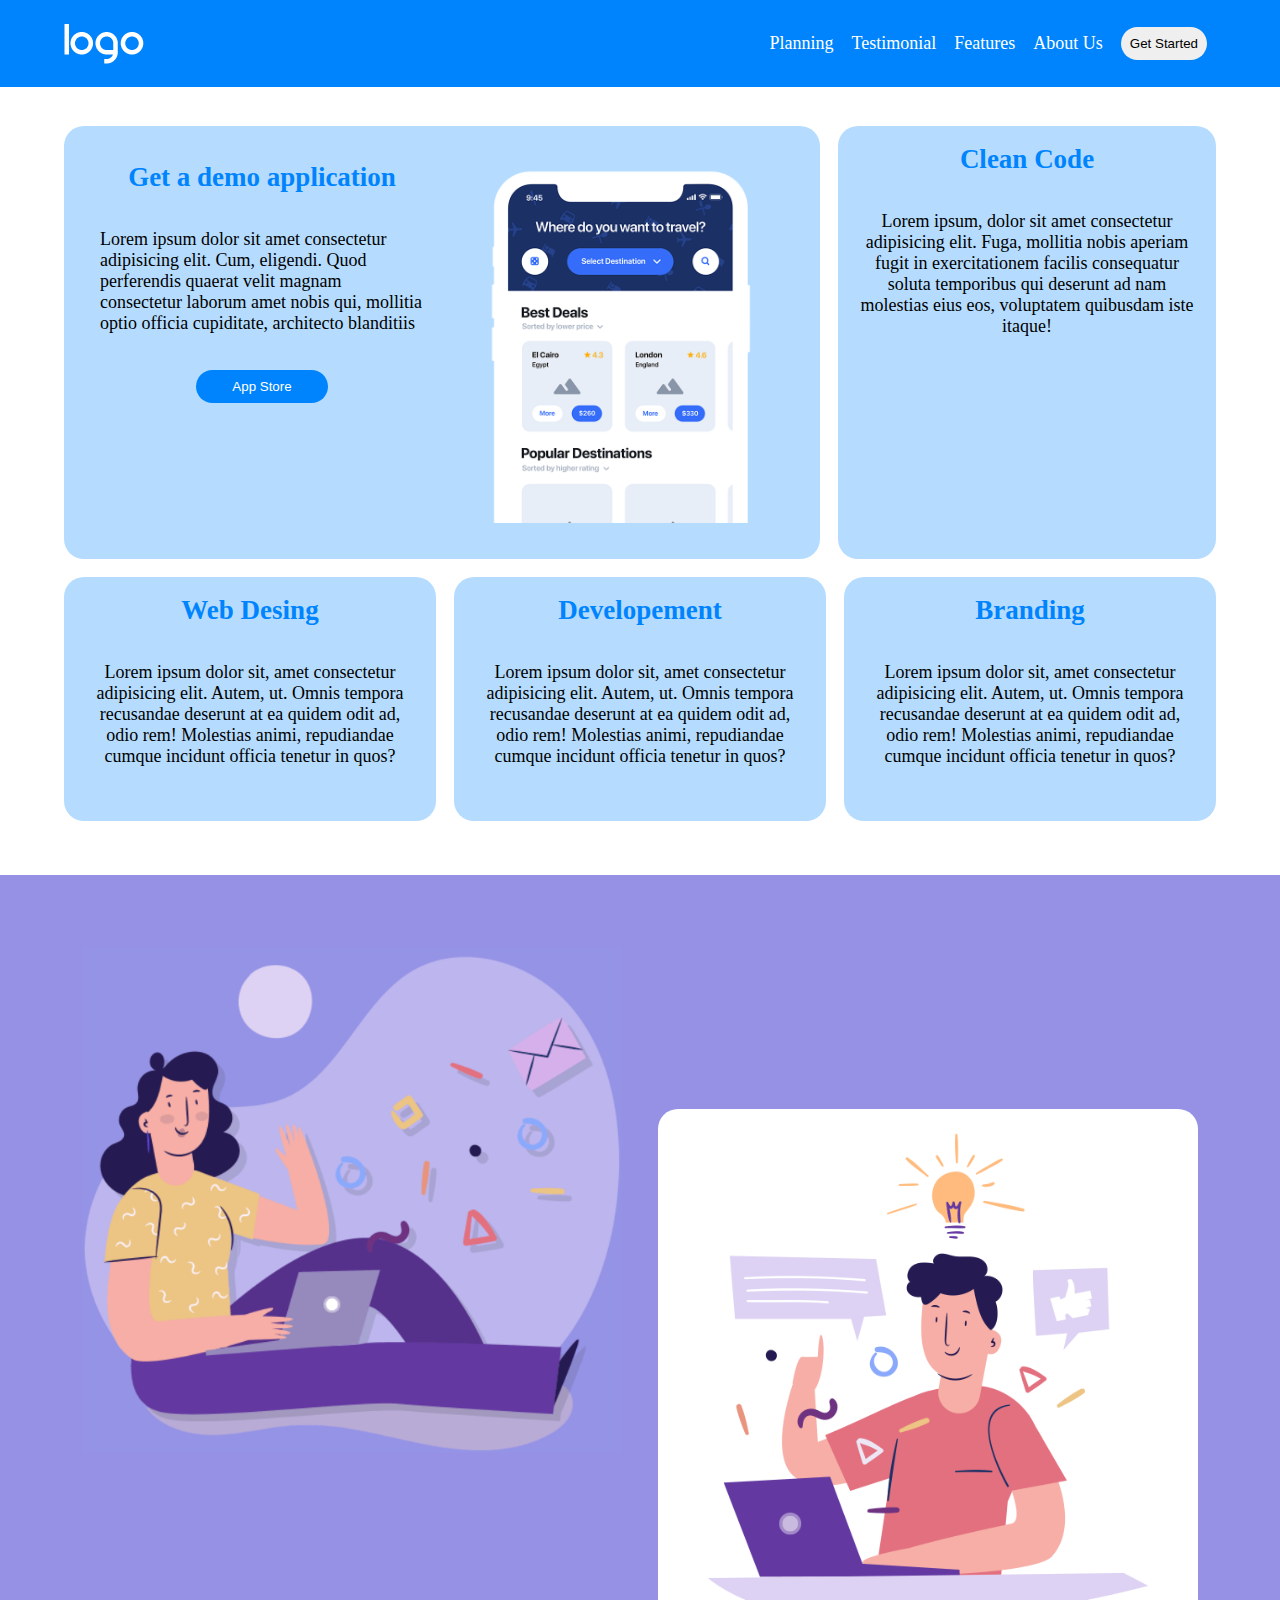
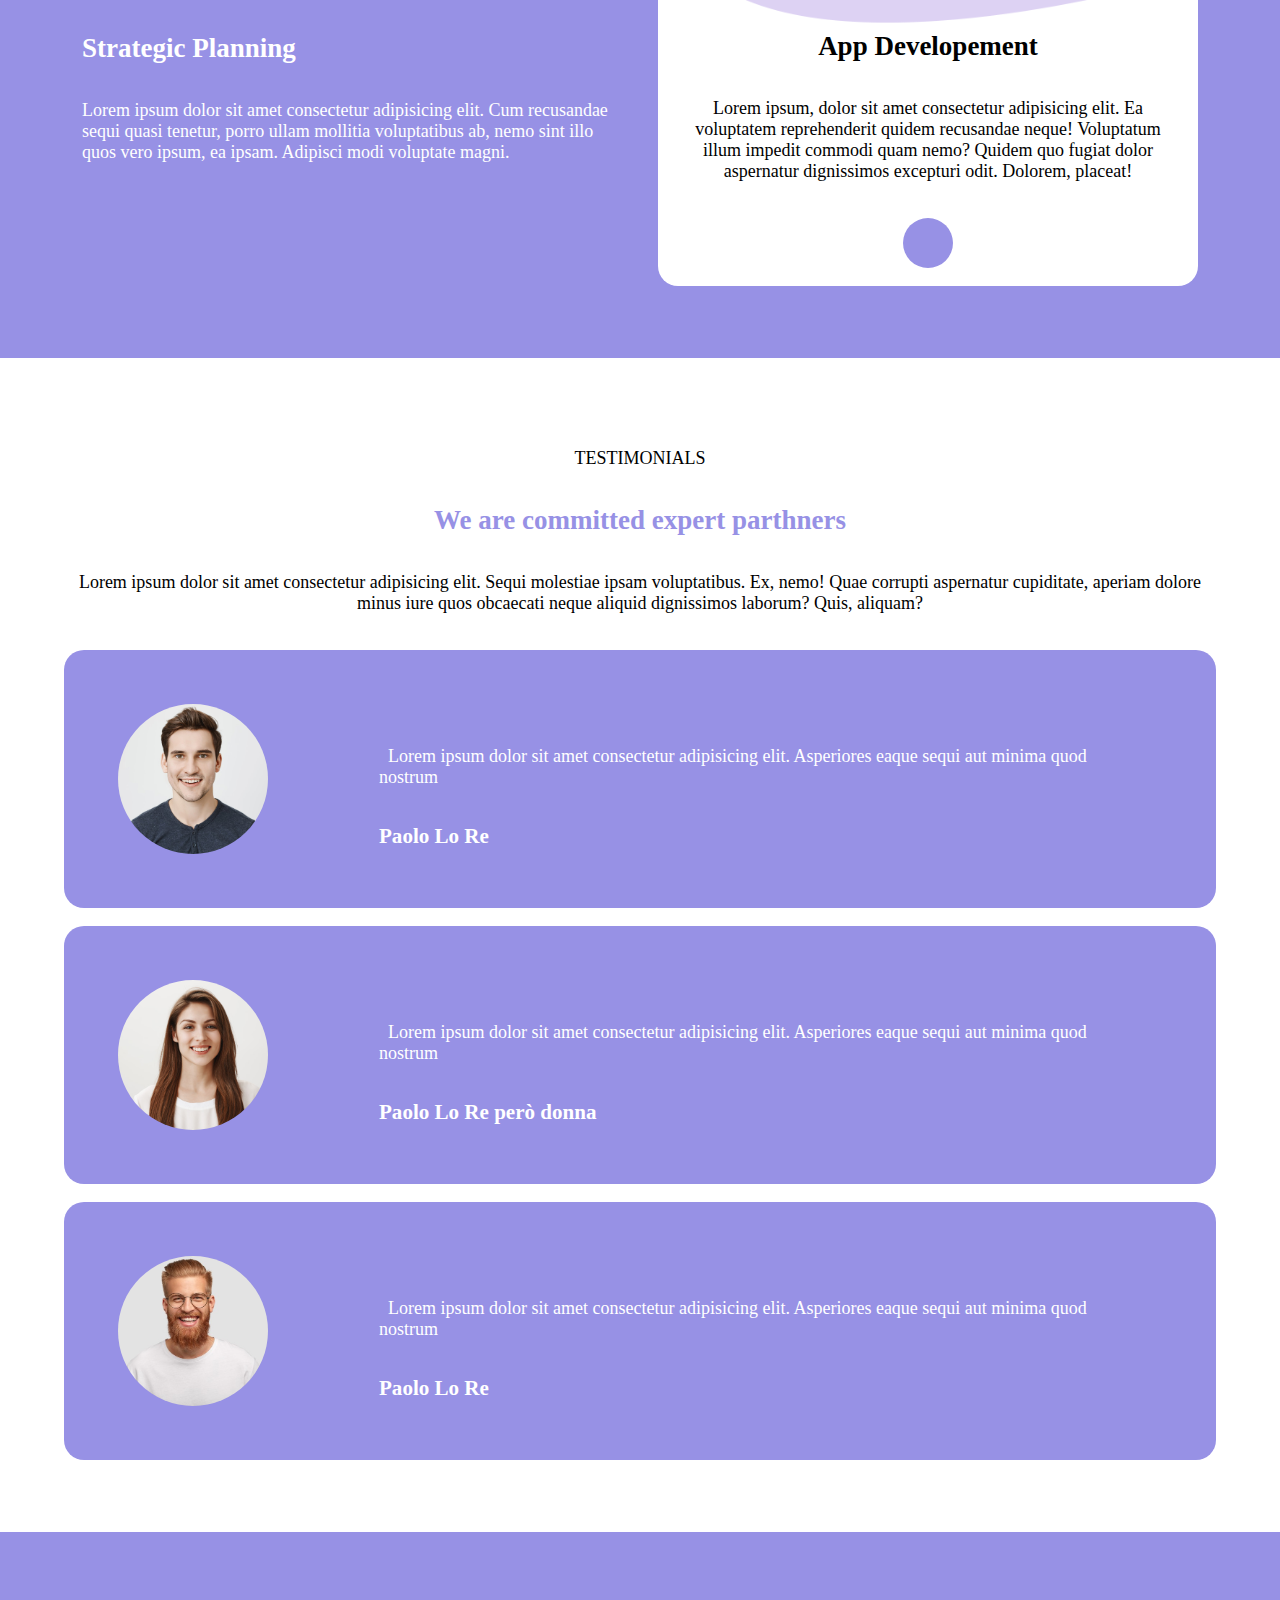
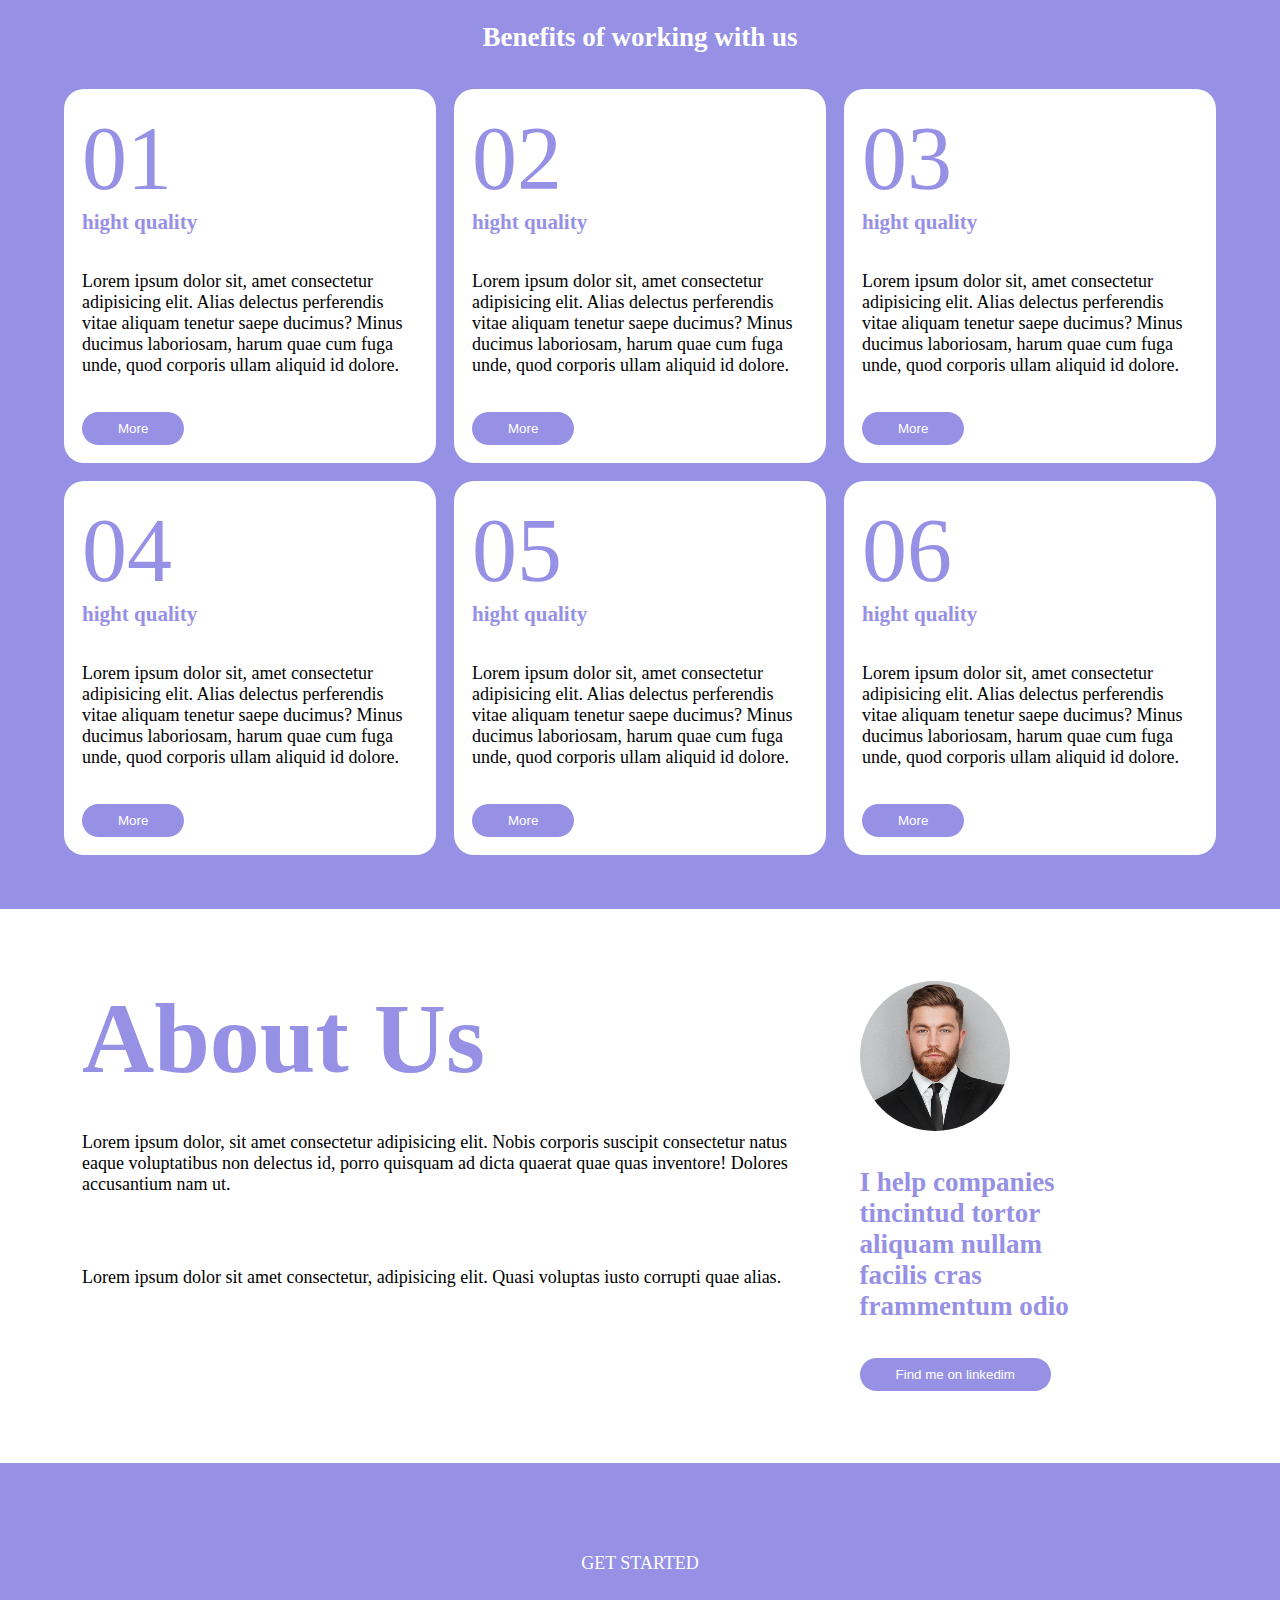
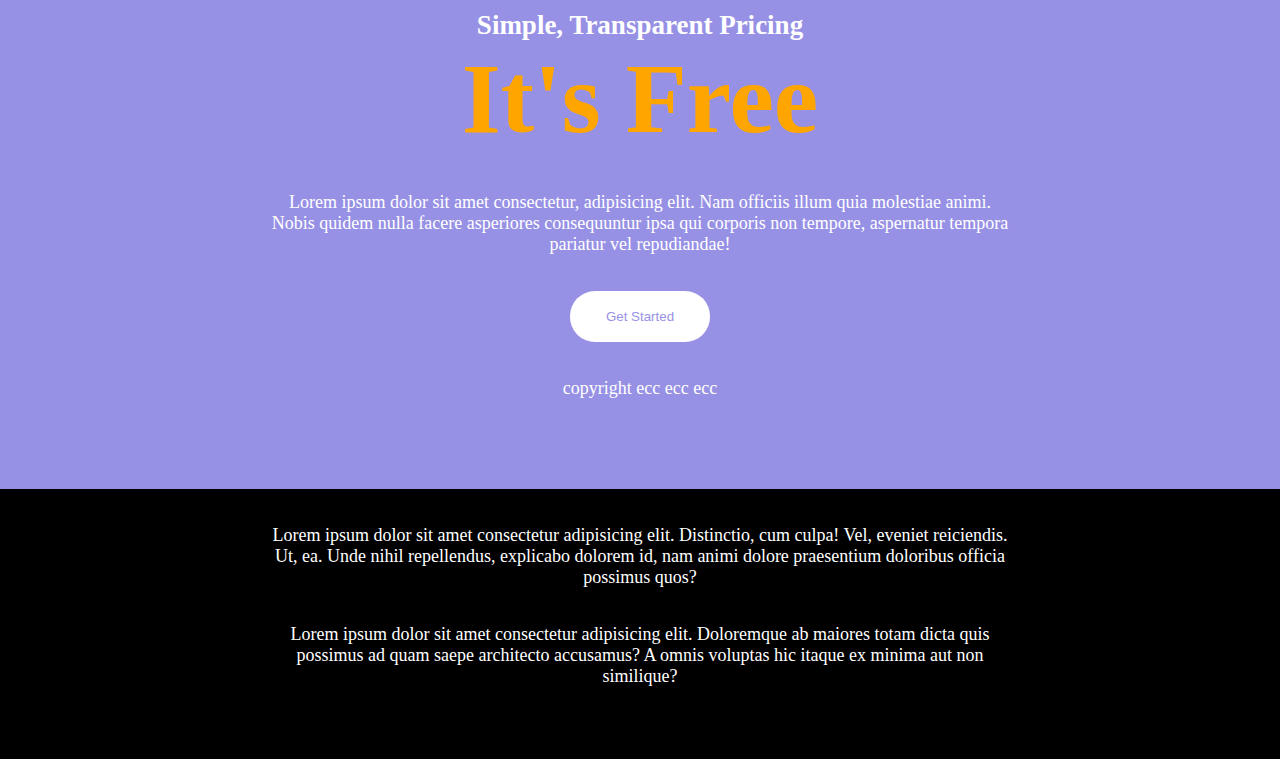
==== commit 2ac33cad: "adds fixed and some icons" ====
--- a/index.html
+++ b/index.html
@@ -51,7 +51,12 @@
                     consectetur laborum amet nobis qui, mollitia optio officia
                     cupiditate, architecto blanditiis
                   </p>
-                  <div class="center"><button>App Store</button></div>
+                  <div class="center">
+                    <button class="btn-md bg-main color-white">
+                      <i class="fa-brands fa-apple paddingdx"></i>
+                      App Store
+                    </button>
+                  </div>
                 </div>
 
                 <div class="col col-lg-1-2 bg-light-main">
@@ -60,7 +65,7 @@
               </div>
             </div>
             <div class="col col-md-1-3 bg-light-main">
-              <div class="main-color icon-sizing">
+              <div class="main-color icon-sizing center">
                 <i class="fa-regular fa-file-code"></i>
               </div>
               <h2 class="main-color center">Clean Code</h2>
@@ -74,7 +79,7 @@
               </div>
             </div>
             <div class="col col-md-1-3 bg-light-main">
-              <div class="main-color icon-sizing">
+              <div class="main-color icon-sizing center">
                 <i class="fa-solid fa-compass-drafting"></i>
               </div>
               <h2 class="main-color center">Web Desing</h2>
@@ -88,7 +93,7 @@
               </div>
             </div>
             <div class="col col-md-1-3 bg-light-main">
-              <div class="main-color icon-sizing">
+              <div class="main-color icon-sizing center">
                 <i class="fa-solid fa-laptop"></i>
               </div>
               <h2 class="main-color center">Developement</h2>
@@ -102,7 +107,7 @@
               </div>
             </div>
             <div class="col col-md-1-3 bg-light-main">
-              <div class="main-color icon-sizing">
+              <div class="main-color icon-sizing center">
                 <i class="fa-solid fa-bullhorn"></i>
               </div>
               <h2 class="main-color center">Branding</h2>
@@ -145,6 +150,9 @@
                     illum impedit commodi quam nemo? Quidem quo fugiat dolor
                     aspernatur dignissimos excepturi odit. Dolorem, placeat!
                   </p>
+                  <button class="bg-violet special-btn">
+                    <i class="fa-solid fa-arrow-down-long"></i>
+                  </button>
                 </div>
               </div>
             </div>
@@ -170,8 +178,9 @@
             </div>
             <div class="col col-md-3-4 color-white">
               <p>
-                Lorem ipsum dolor sit amet consectetur adipisicing elit.
-                Asperiores eaque sequi aut minima quod nostrum
+                <i class="fa-solid fa-quote-left pdx"></i>Lorem ipsum dolor sit
+                amet consectetur adipisicing elit. Asperiores eaque sequi aut
+                minima quod nostrum<i class="fa-solid fa-quote-right psx"></i>
               </p>
               <h3>Paolo Lo Re</h3>
             </div>
@@ -183,10 +192,11 @@
             </div>
             <div class="col col-md-3-4 color-white">
               <p>
-                Lorem ipsum dolor sit amet consectetur adipisicing elit.
-                Asperiores eaque sequi aut minima quod nostrum
-              </p>
-              <h3>Paolo Lo Re</h3>
+                <i class="fa-solid fa-quote-left pdx"></i>Lorem ipsum dolor sit
+                amet consectetur adipisicing elit. Asperiores eaque sequi aut
+                minima quod nostrum<i class="fa-solid fa-quote-right psx"></i>
+              </p>
+              <h3>Paolo Lo Re però donna</h3>
             </div>
           </div>
 
@@ -196,8 +206,9 @@
             </div>
             <div class="col col-md-3-4 color-white">
               <p>
-                Lorem ipsum dolor sit amet consectetur adipisicing elit.
-                Asperiores eaque sequi aut minima quod nostrum
+                <i class="fa-solid fa-quote-left pdx"></i>Lorem ipsum dolor sit
+                amet consectetur adipisicing elit. Asperiores eaque sequi aut
+                minima quod nostrum<i class="fa-solid fa-quote-right psx"></i>
               </p>
               <h3>Paolo Lo Re</h3>
             </div>
@@ -220,7 +231,7 @@
                 ducimus laboriosam, harum quae cum fuga unde, quod corporis
                 ullam aliquid id dolore.
               </p>
-              <button class="bg-violet">More</button>
+              <button class="bg-violet btn-md color-white">More</button>
             </div>
             <div class="col col-lg-1-3 col-md-2-4 bg-white">
               <div class="hight color-violet">02</div>
@@ -231,7 +242,7 @@
                 ducimus laboriosam, harum quae cum fuga unde, quod corporis
                 ullam aliquid id dolore.
               </p>
-              <button class="bg-violet">More</button>
+              <button class="bg-violet btn-md color-white">More</button>
             </div>
 
             <div class="col col-lg-1-3 col-md-2-4 bg-white">
@@ -243,7 +254,7 @@
                 ducimus laboriosam, harum quae cum fuga unde, quod corporis
                 ullam aliquid id dolore.
               </p>
-              <button class="bg-violet">More</button>
+              <button class="bg-violet btn-md color-white">More</button>
             </div>
 
             <div class="col col-lg-1-3 col-md-2-4 bg-white">
@@ -255,7 +266,7 @@
                 ducimus laboriosam, harum quae cum fuga unde, quod corporis
                 ullam aliquid id dolore.
               </p>
-              <button class="bg-violet">More</button>
+              <button class="bg-violet btn-md color-white">More</button>
             </div>
 
             <div class="col col-lg-1-3 col-md-2-4 bg-white">
@@ -267,7 +278,7 @@
                 ducimus laboriosam, harum quae cum fuga unde, quod corporis
                 ullam aliquid id dolore.
               </p>
-              <button class="bg-violet">More</button>
+              <button class="bg-violet btn-md color-white">More</button>
             </div>
 
             <div class="col col-lg-1-3 col-md-2-4 bg-white">
@@ -279,7 +290,7 @@
                 ducimus laboriosam, harum quae cum fuga unde, quod corporis
                 ullam aliquid id dolore.
               </p>
-              <button class="bg-violet">More</button>
+              <button class="bg-violet btn-md color-white">More</button>
             </div>
           </div>
         </div>
@@ -289,7 +300,7 @@
         <div class="container">
           <div class="row">
             <div class="col col-md-3-4">
-              <h2 class="color-violet">About Us</h2>
+              <h2 class="color-violet icon-sizing">About Us</h2>
               <p>
                 Lorem ipsum dolor, sit amet consectetur adipisicing elit. Nobis
                 corporis suscipit consectetur natus eaque voluptatibus non
@@ -302,12 +313,15 @@
               </p>
             </div>
             <div class="col col-md-1-4">
+              <i class="fa-solid fa-quote-left icon-sizing-sm color-violet"></i>
               <img src="img/about.jpg" alt="" />
               <h2 class="color-violet ptopbot">
                 I help companies tincintud tortor aliquam nullam facilis cras
                 frammentum odio
               </h2>
-              <button class="bg-violet">Find me on linkedim</button>
+              <button class="bg-violet btn-md color-white">
+                Find me on linkedim
+              </button>
             </div>
           </div>
         </div>
@@ -317,14 +331,14 @@
         <div class="color-white">
           <p>GET STARTED</p>
           <h2>Simple, Transparent Pricing</h2>
-          <h2 class="icon-sizing color-orange">It's Free</h2>
+          <h2 class="icon-sizing center color-orange">It's Free</h2>
           <p class="p15">
             Lorem ipsum dolor sit amet consectetur, adipisicing elit. Nam
             officiis illum quia molestiae animi. Nobis quidem nulla facere
             asperiores consequuntur ipsa qui corporis non tempore, aspernatur
             tempora pariatur vel repudiandae!
           </p>
-          <button class="bg-white color-violet">Get Started</button>
+          <button class="bg-white color-violet btn-lg">Get Started</button>
           <p>copyright ecc ecc ecc</p>
         </div>
       </section>
--- a/css/style.css
+++ b/css/style.css
@@ -14,6 +14,14 @@
 
 nav {
   background-color: var(--main-color);
+  position: fixed;
+  top: 0;
+  left: 0;
+  width: 100%;
+}
+
+main {
+  margin-top: 4rem;
 }
 
 .container {
@@ -71,7 +79,6 @@
 
 .icon-sizing {
   font-size: 100px;
-  text-align: center;
 }
 
 .gap {
@@ -98,7 +105,11 @@
   color: #9791e5;
 }
 
-.col-1-4 img {
+.bg-main {
+  background-color: var(--main-color);
+}
+
+.col-md-1-4 img {
   object-fit: cover;
   border-radius: 50%;
   height: 150px;
@@ -107,6 +118,13 @@
 
 .align-items {
   align-items: center;
+}
+
+.icon-sizing-sm {
+  font-size: 50px;
+  top: 40px;
+  left: 110px;
+  position: relative;
 }
 
 .mbottom {
@@ -132,3 +150,31 @@
 .bg-black {
   background-color: black;
 }
+
+button {
+  border: none;
+  border-radius: 25px;
+  padding: 0.5rem;
+}
+
+.btn-md {
+  padding: 0.5rem 2rem;
+}
+
+.btn-lg {
+  padding: 1rem 2rem;
+}
+
+.special-btn {
+  border-radius: 50%;
+  width: 50px;
+  height: 50px;
+}
+
+.pdx {
+  padding-right: 0.5rem;
+}
+
+.psx {
+  padding-left: 0.5rem;
+}
--- a/css/media.css
+++ b/css/media.css
@@ -28,7 +28,7 @@
   }
 }
 
-@media screen and (min-width: 1200px) {
+@media screen and (min-width: 992px) {
   html {
     font-size: 18px;
   }
@@ -53,6 +53,7 @@
   ul {
     display: flex;
     color: white;
+    align-items: center;
   }
 
   li {
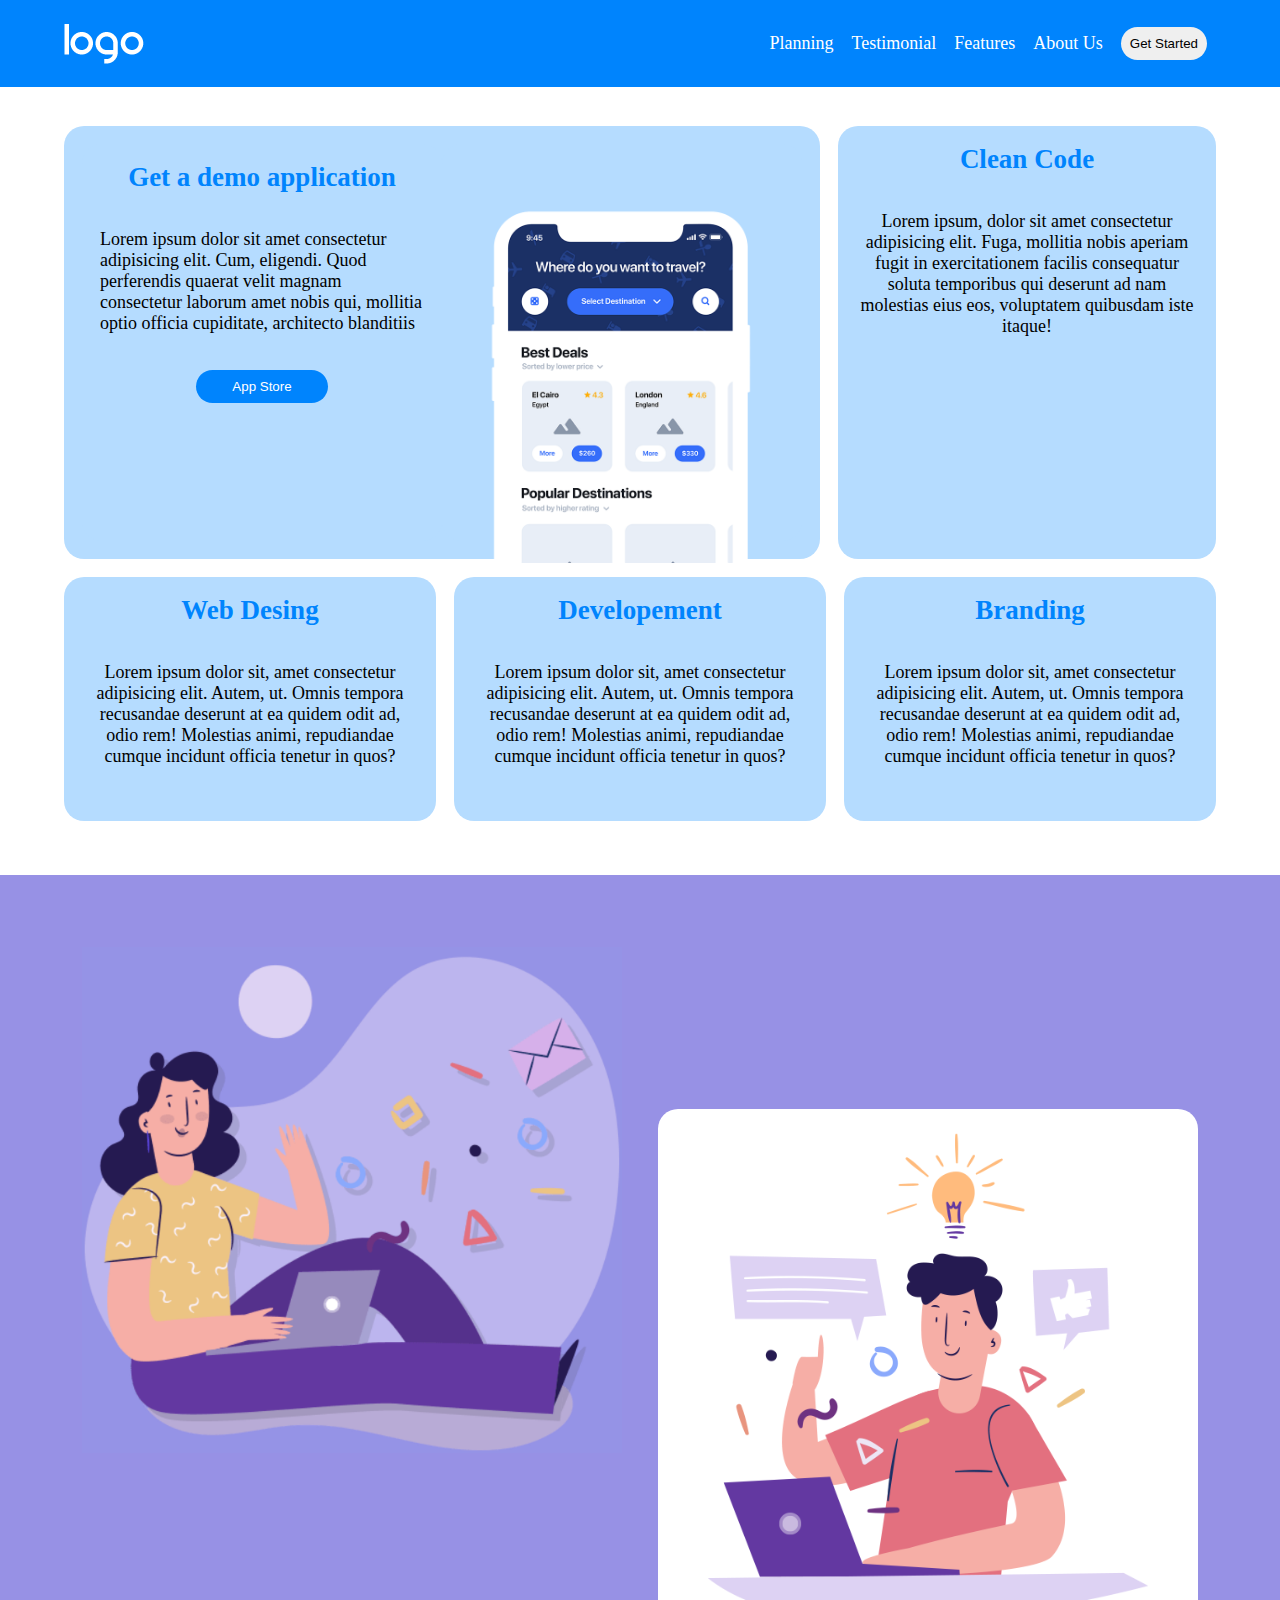
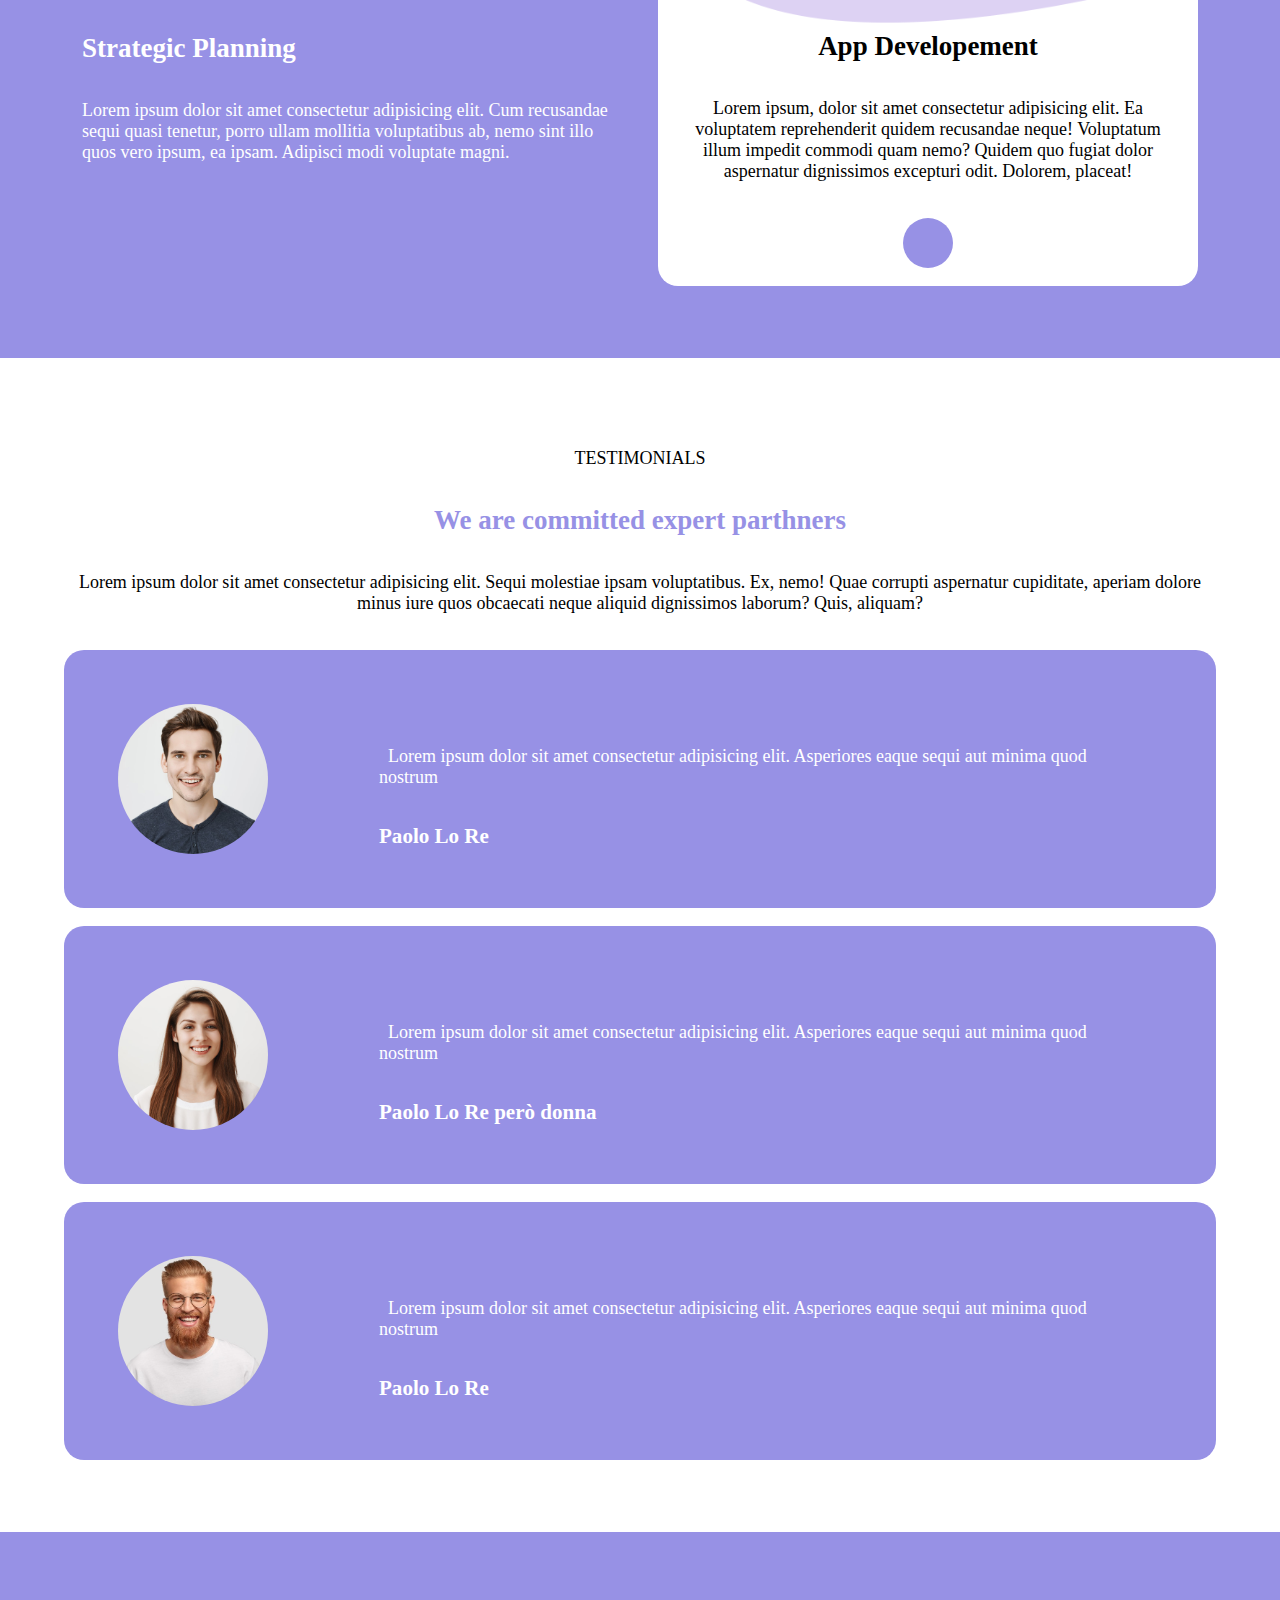
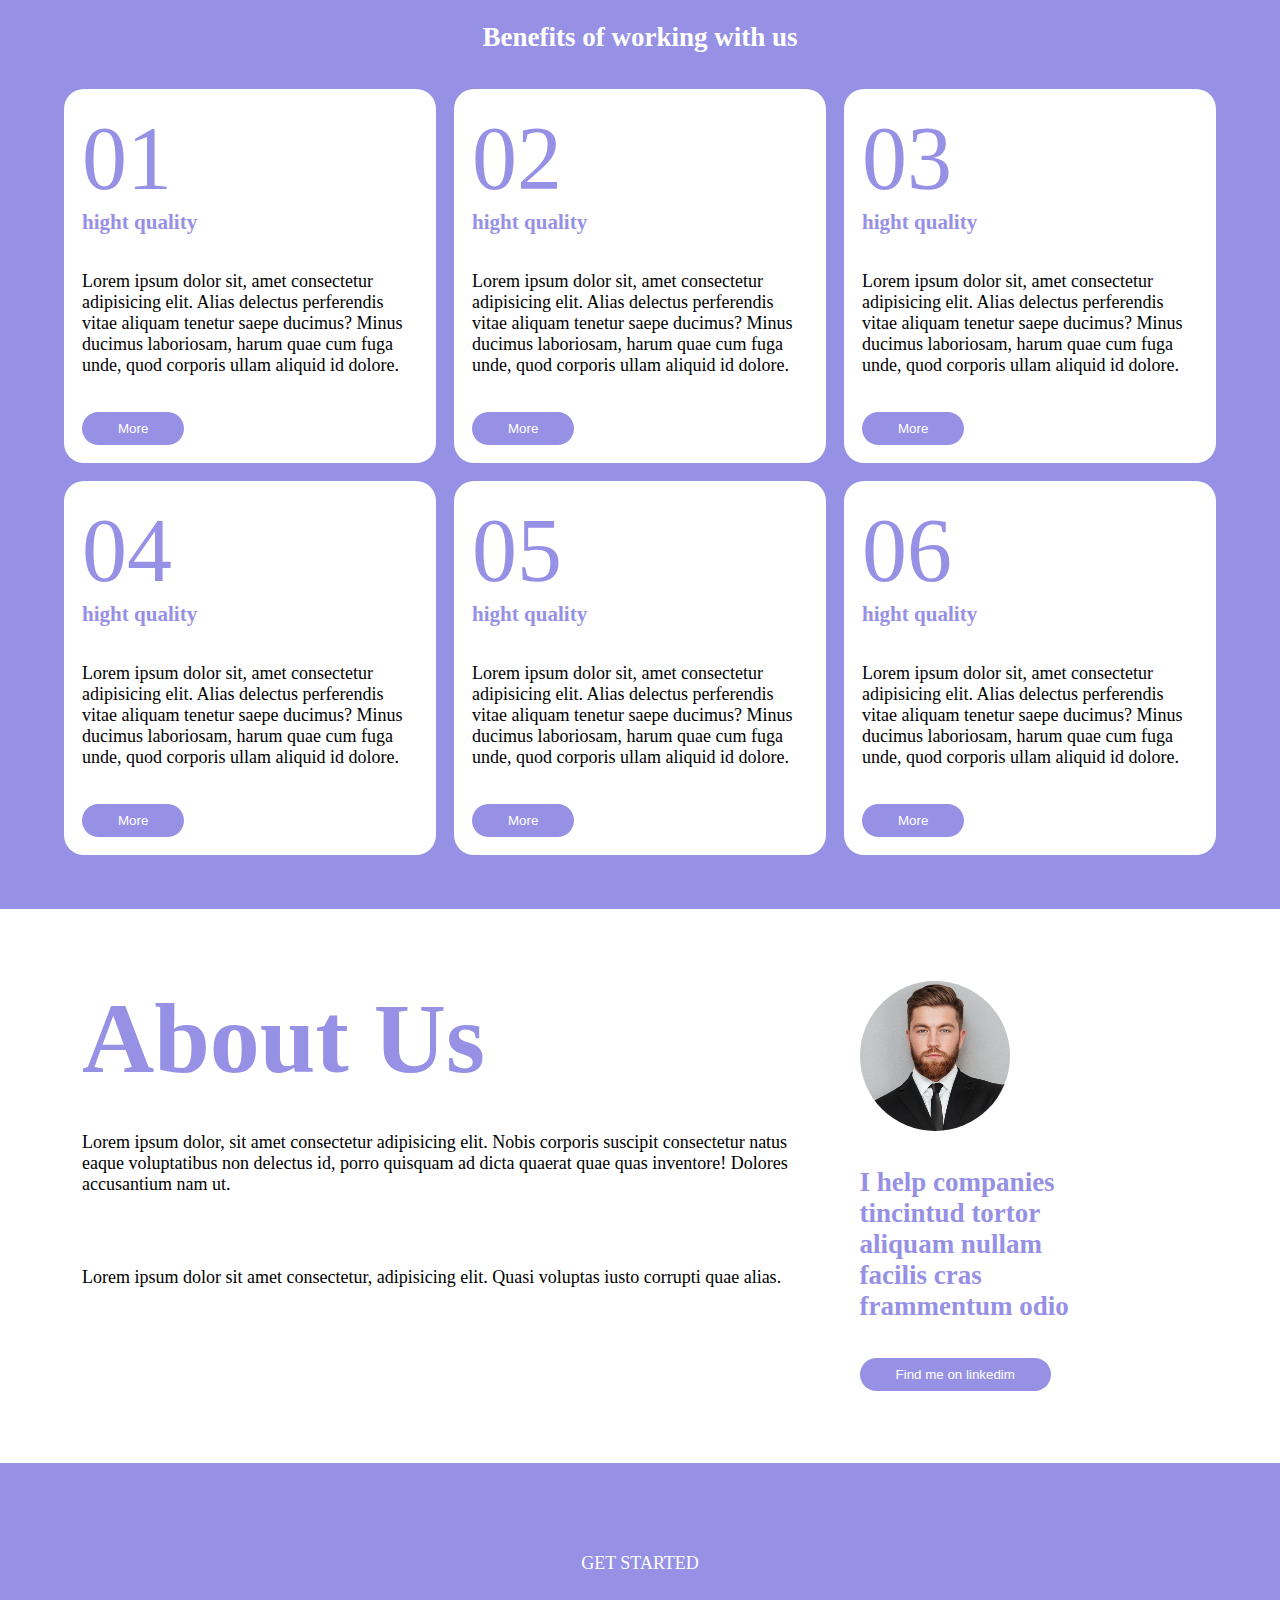
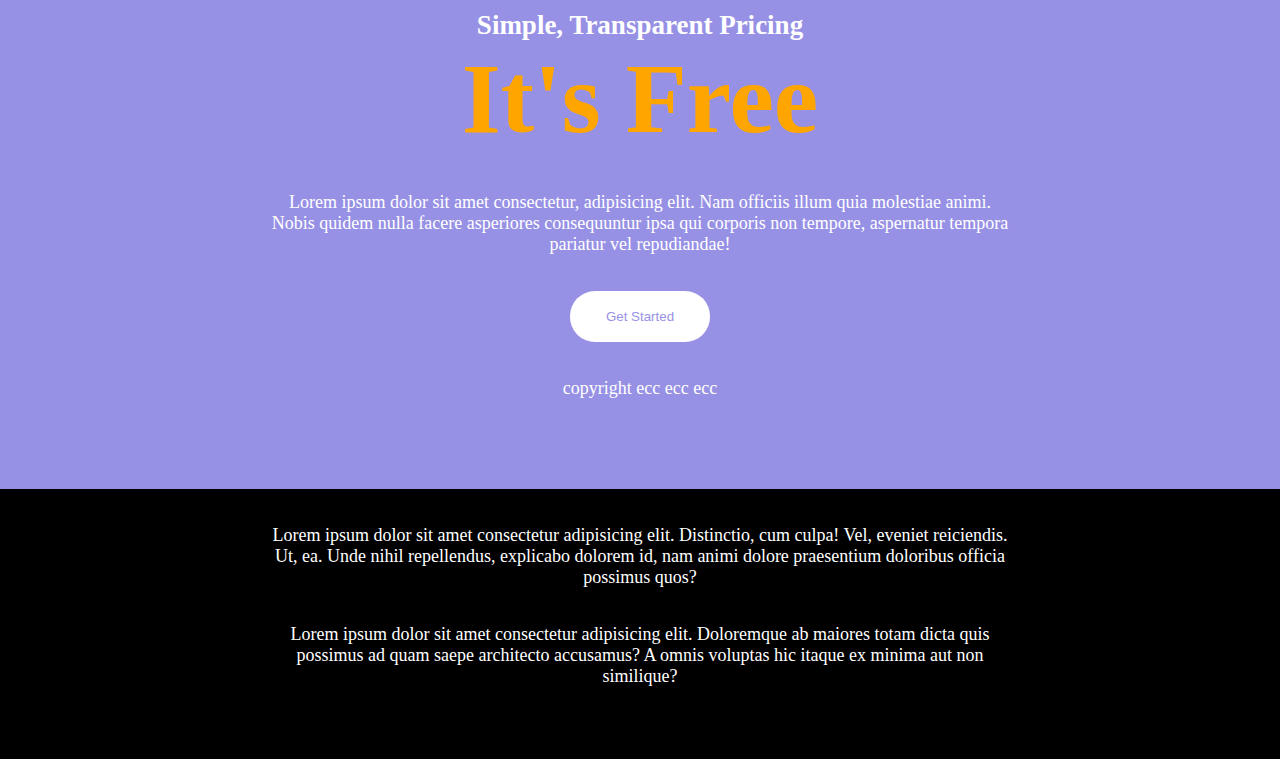
==== commit d51b7c0f: "add z-index on nav and move the img" ====
--- a/index.html
+++ b/index.html
@@ -60,7 +60,7 @@
                 </div>
 
                 <div class="col col-lg-1-2 bg-light-main">
-                  <img src="img/phone.png" alt="" />
+                  <img class="card-move" src="img/phone.png" alt="" />
                 </div>
               </div>
             </div>
--- a/css/style.css
+++ b/css/style.css
@@ -18,6 +18,7 @@
   top: 0;
   left: 0;
   width: 100%;
+  z-index: 4;
 }
 
 main {
@@ -127,6 +128,11 @@
   position: relative;
 }
 
+.card-move {
+  position: relative;
+  top: 40px;
+}
+
 .mbottom {
   margin-bottom: 1rem;
 }
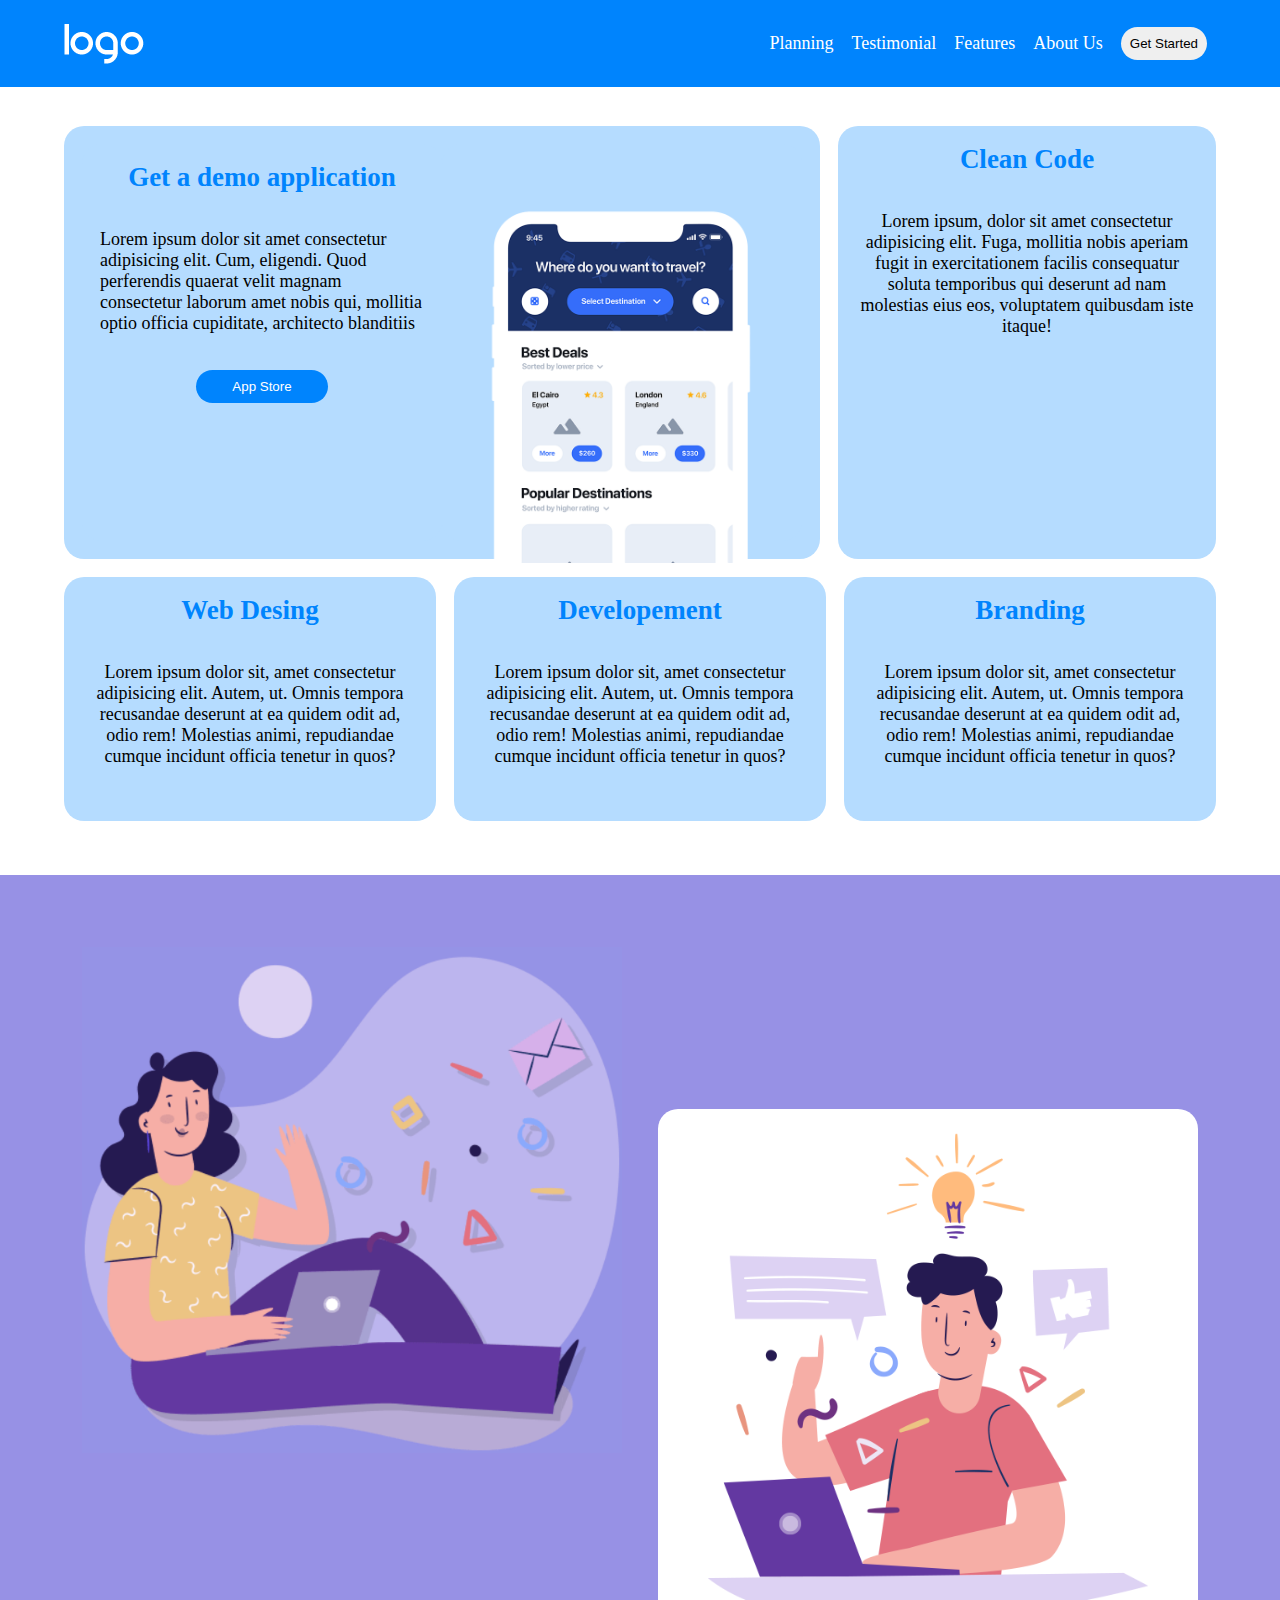
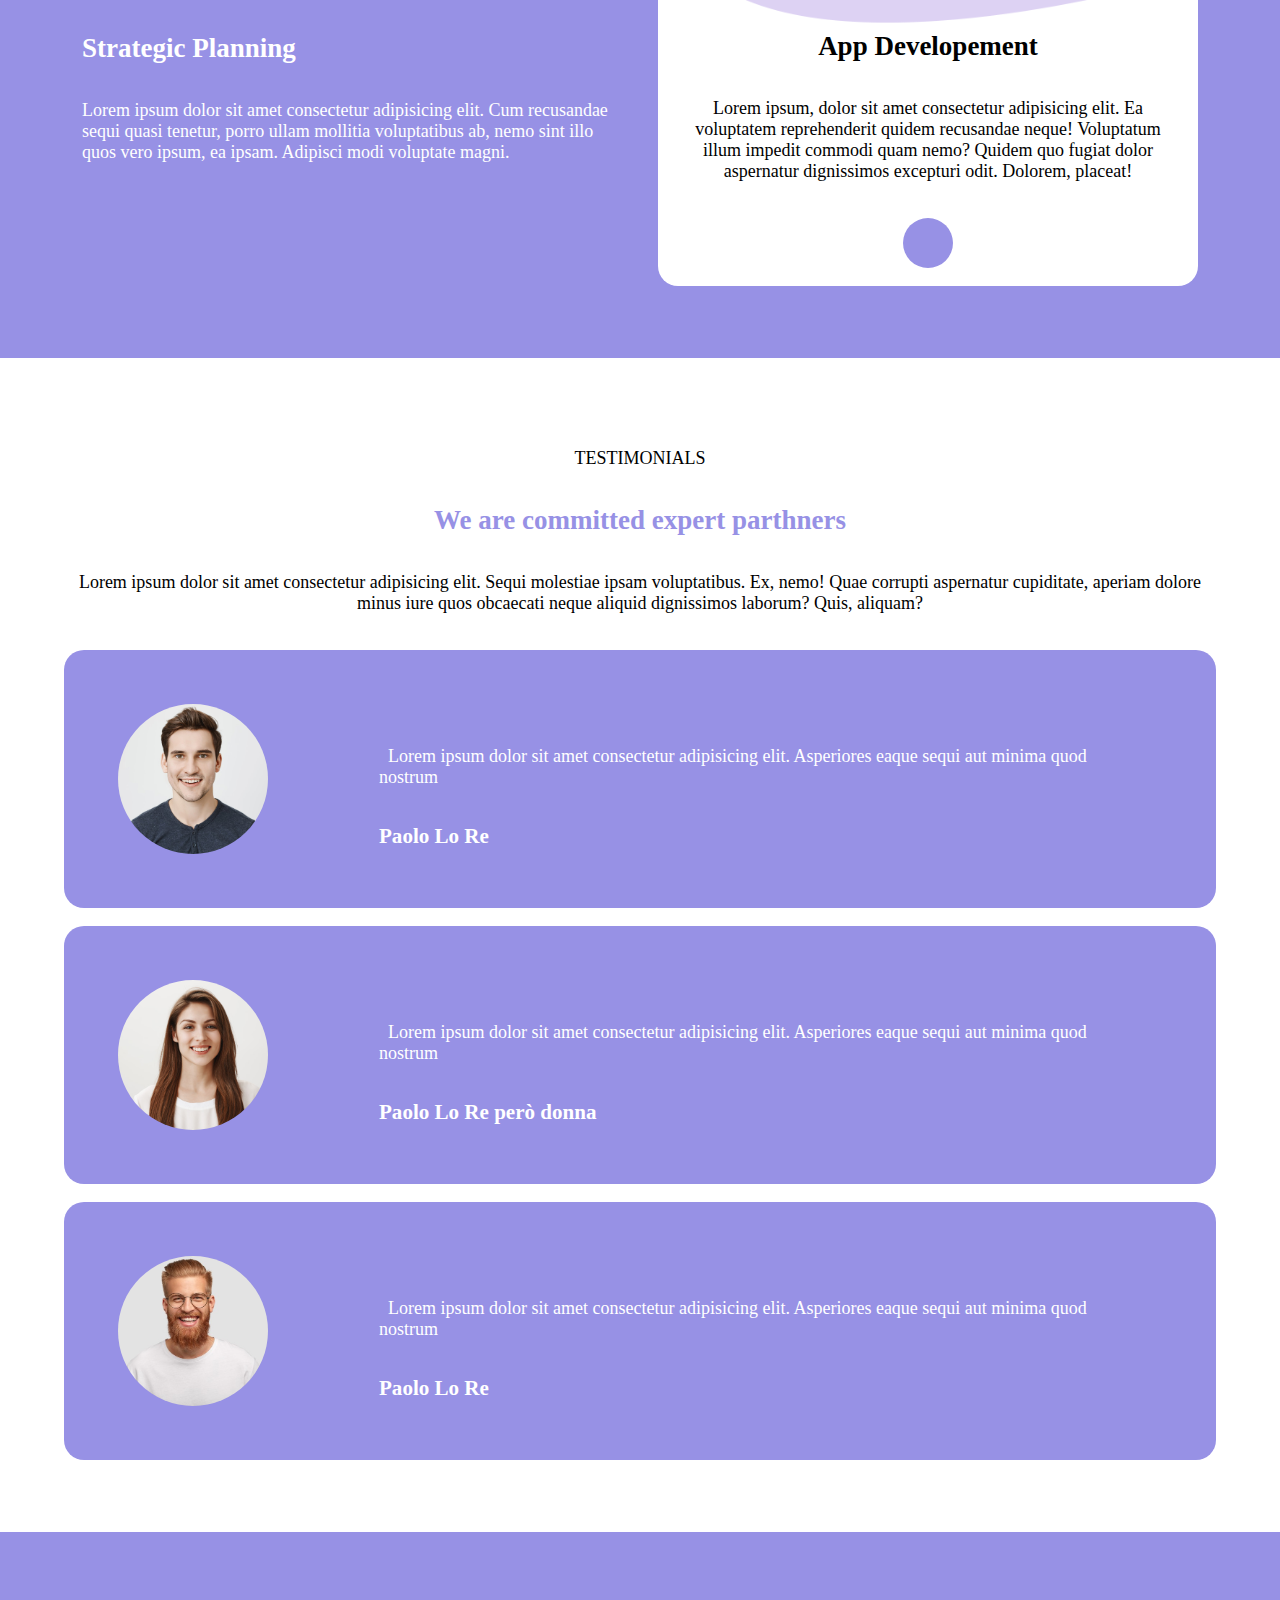
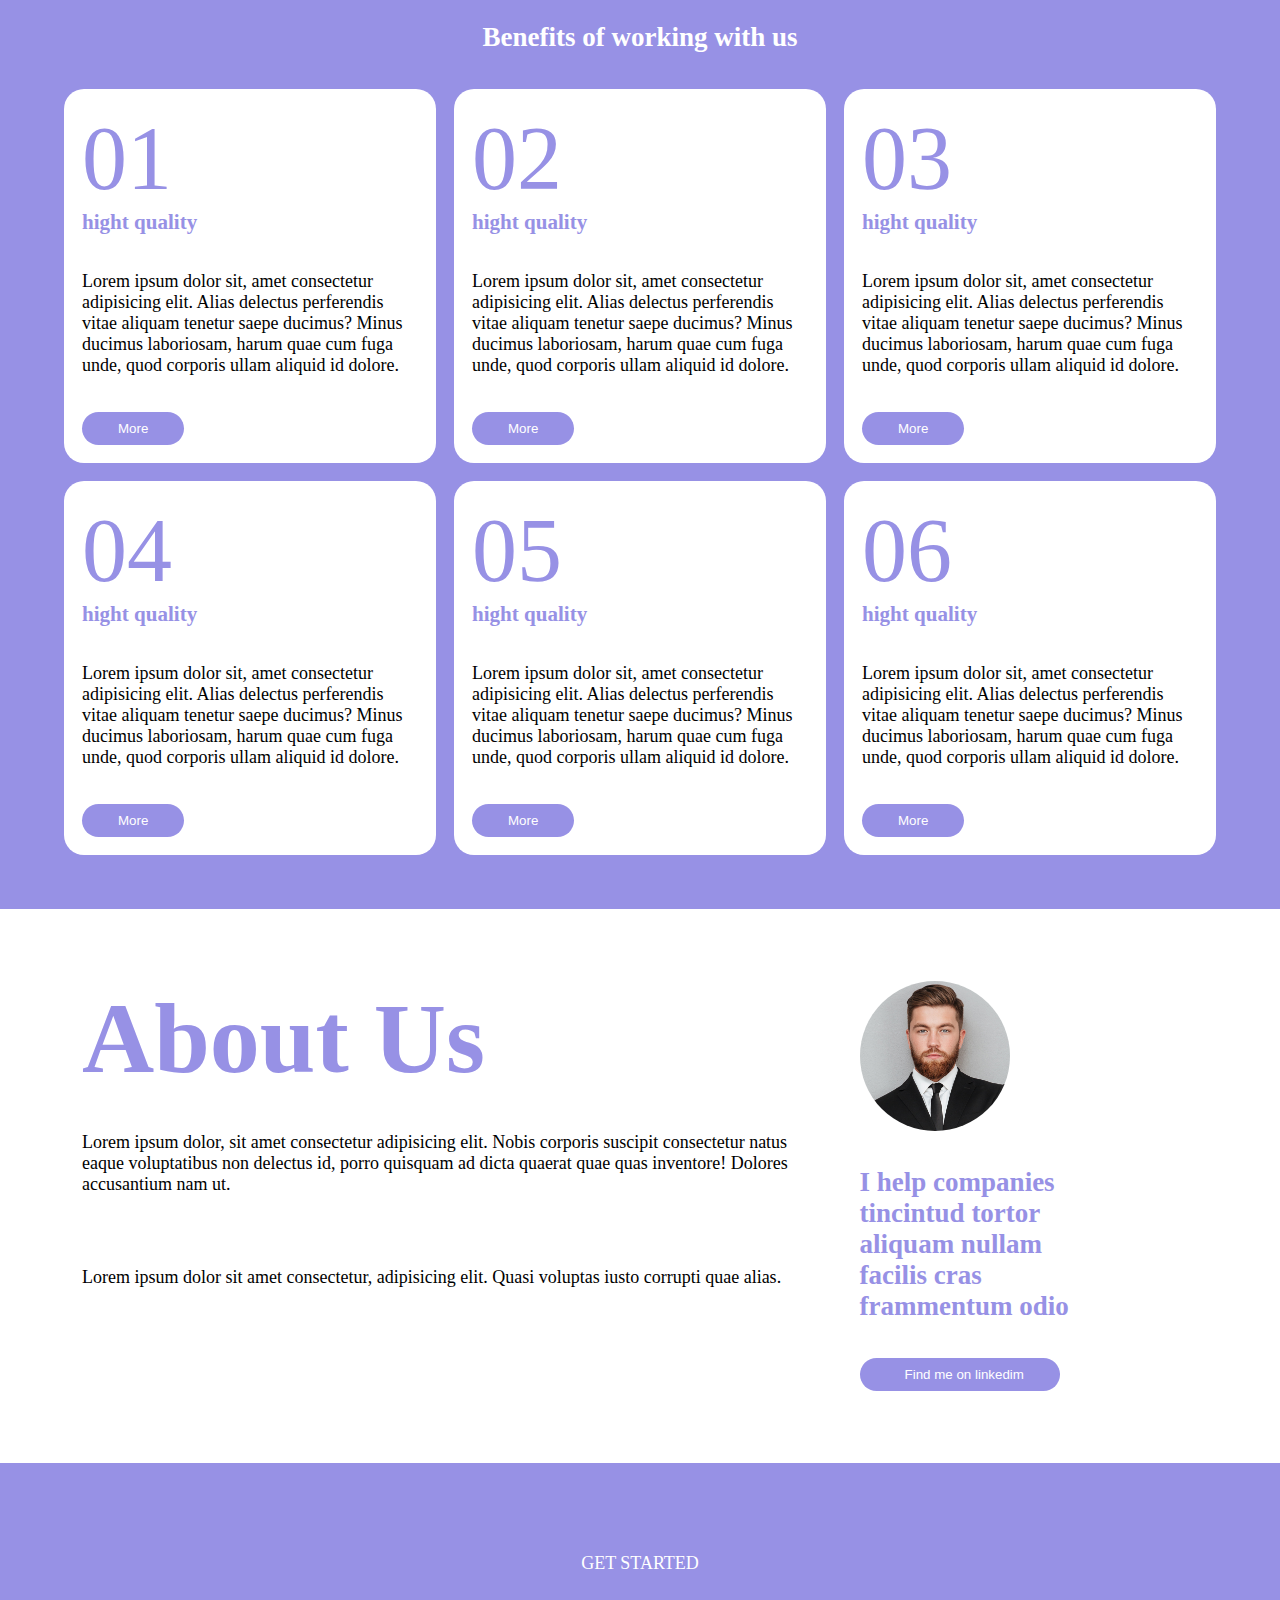
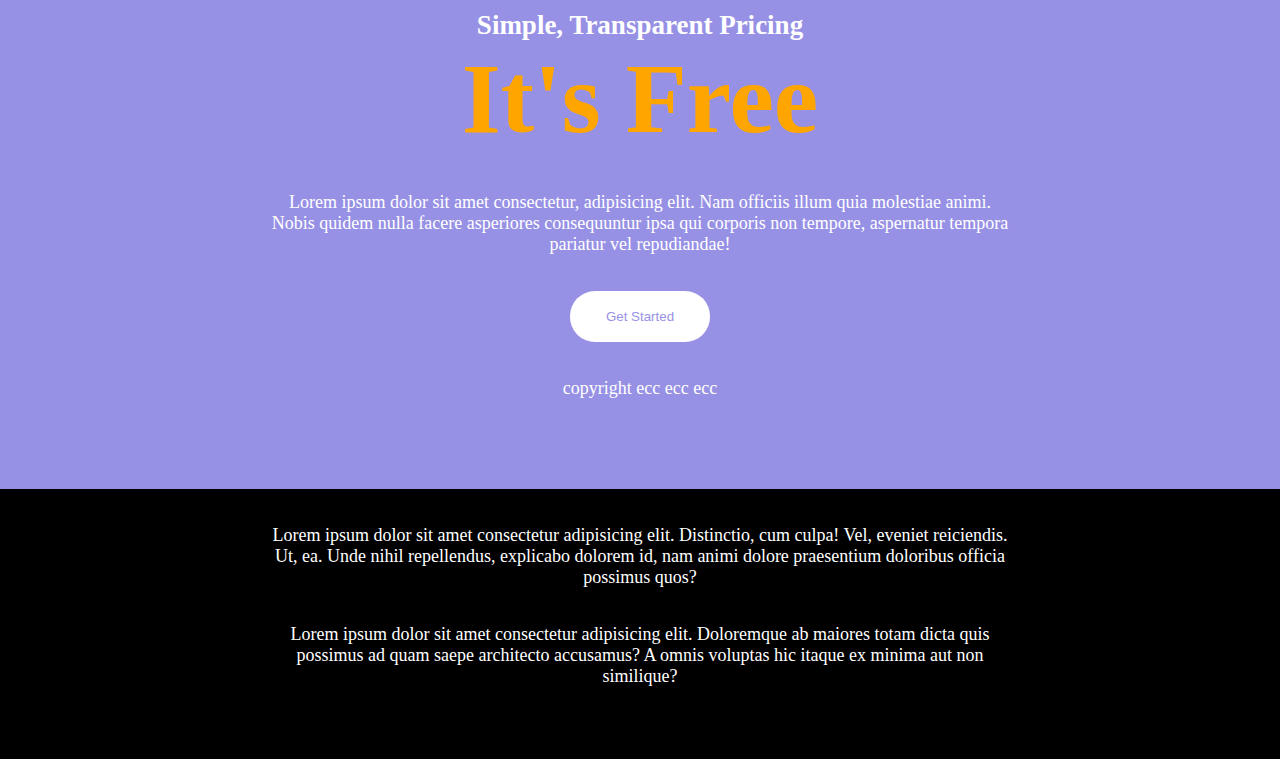
==== commit 97d57c83: "add icon linkedin" ====
--- a/index.html
+++ b/index.html
@@ -320,6 +320,7 @@
                 frammentum odio
               </h2>
               <button class="bg-violet btn-md color-white">
+                <i class="fa-brands fa-linkedin pdx"></i>
                 Find me on linkedim
               </button>
             </div>
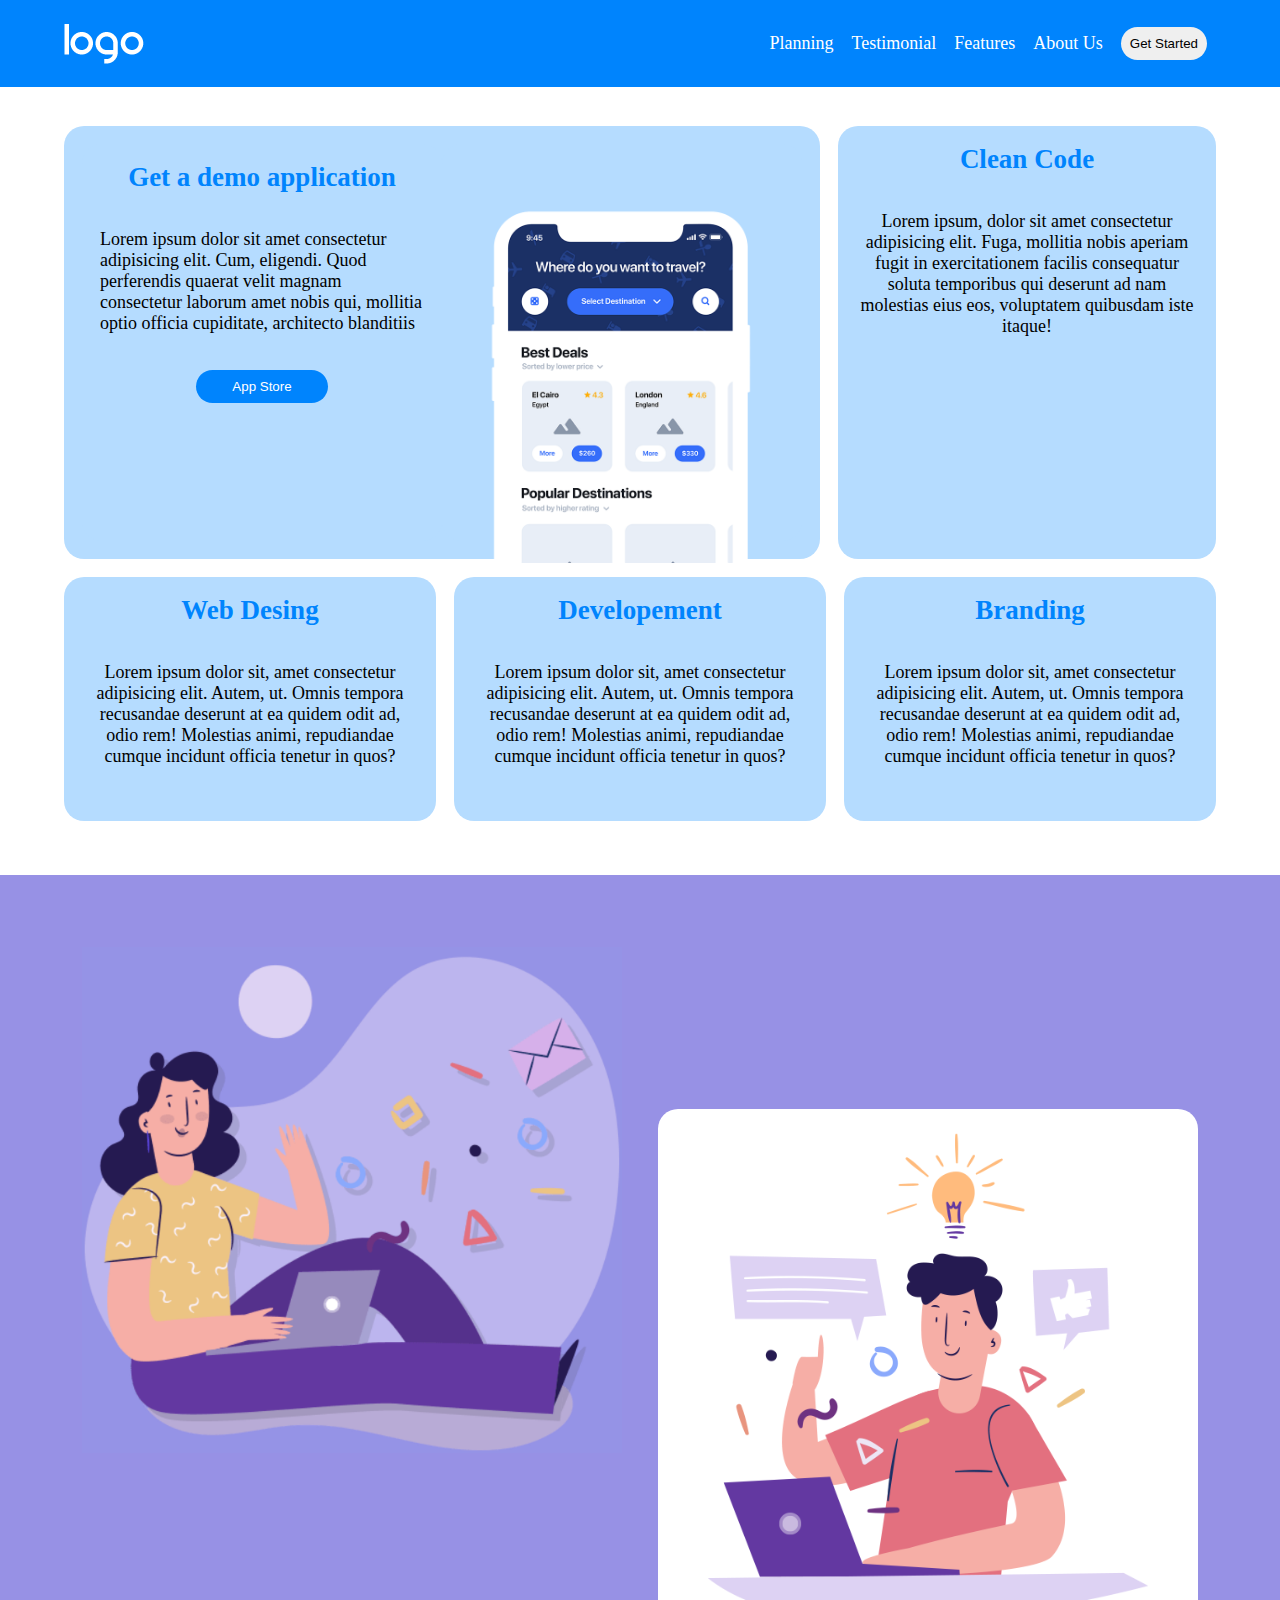
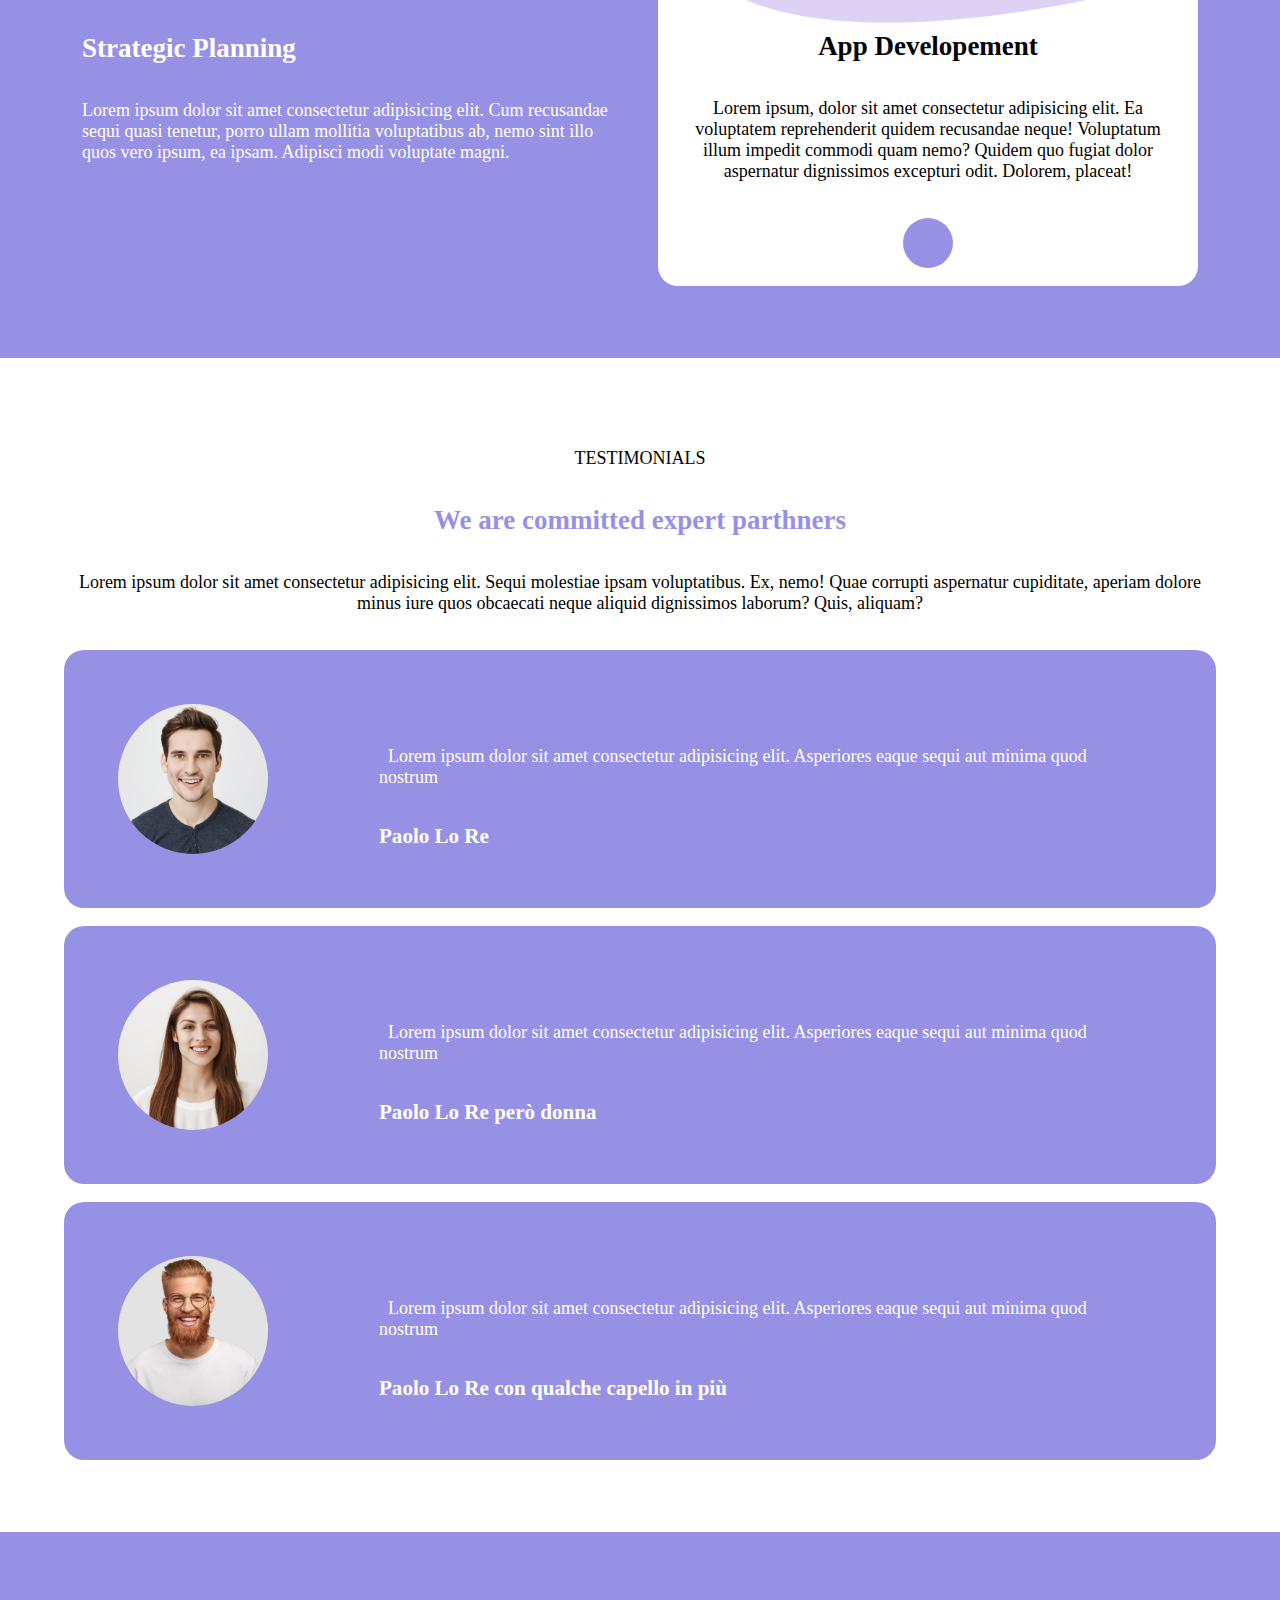
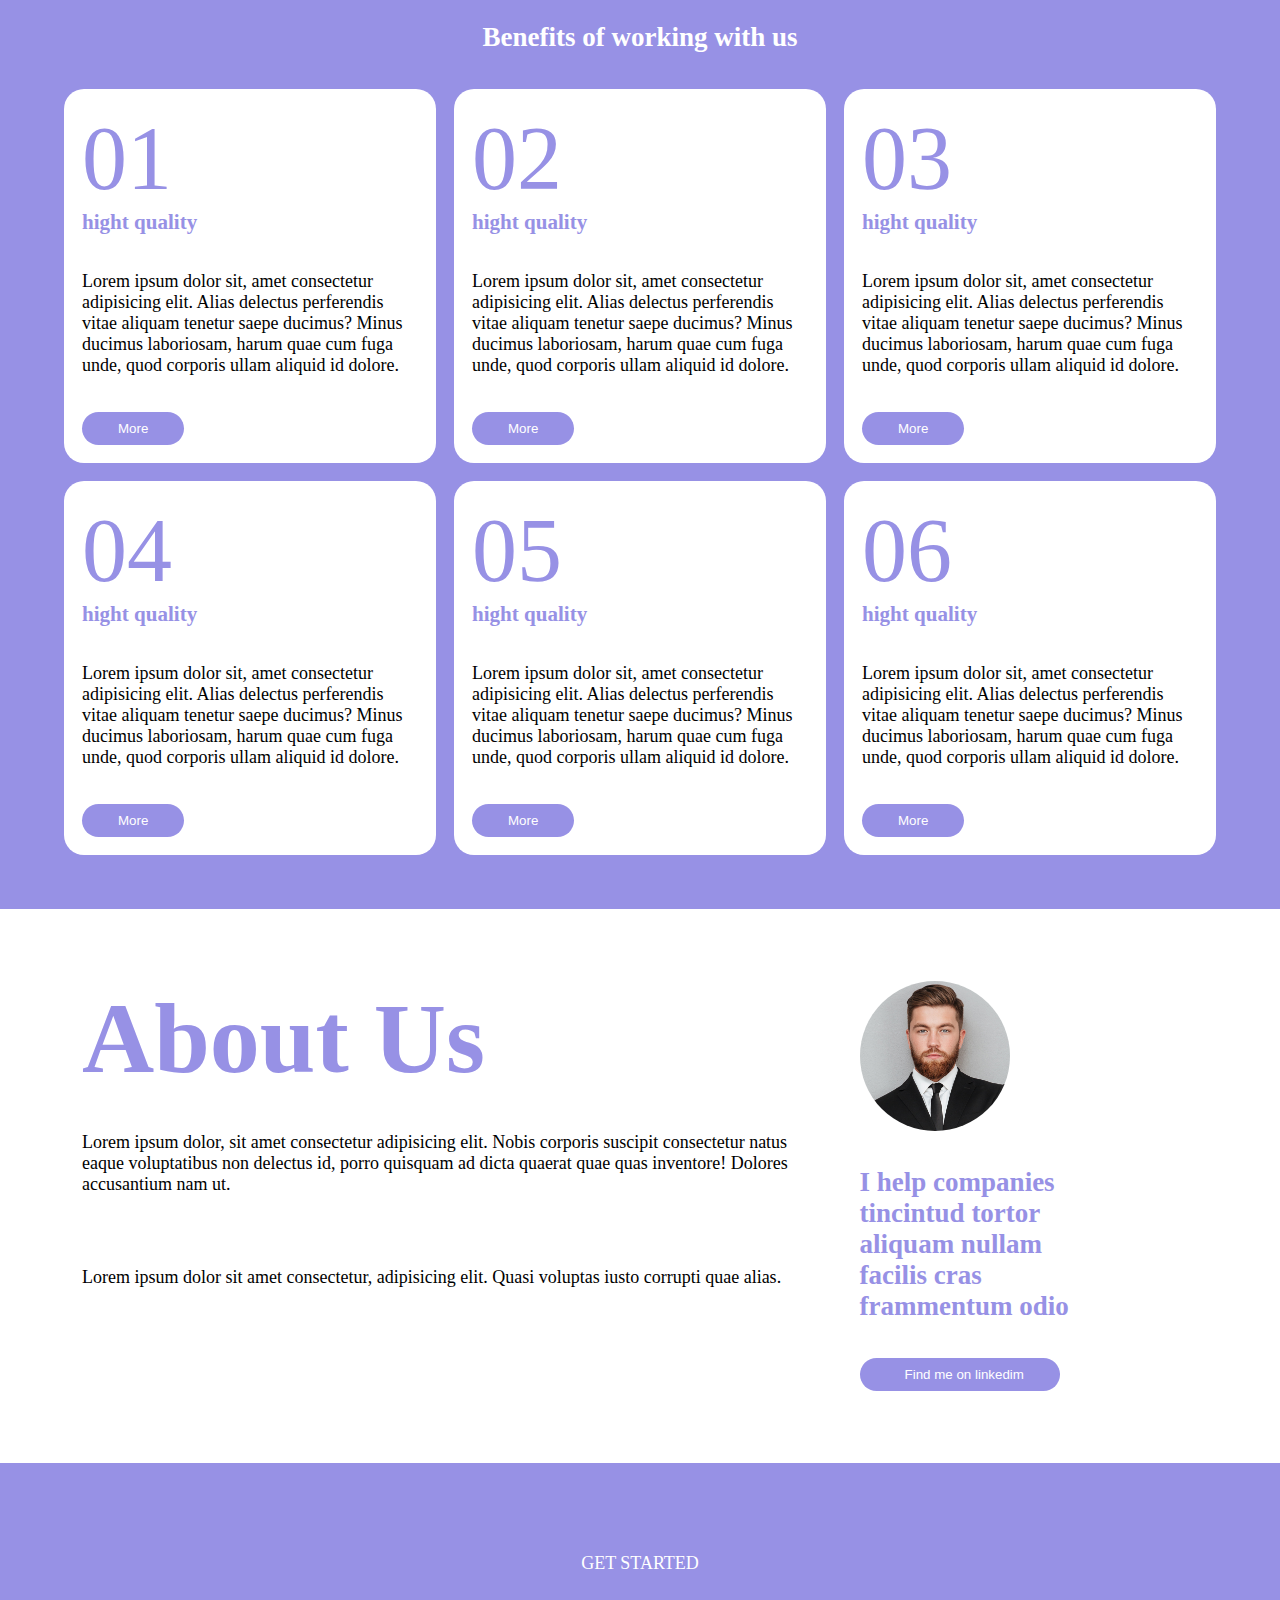
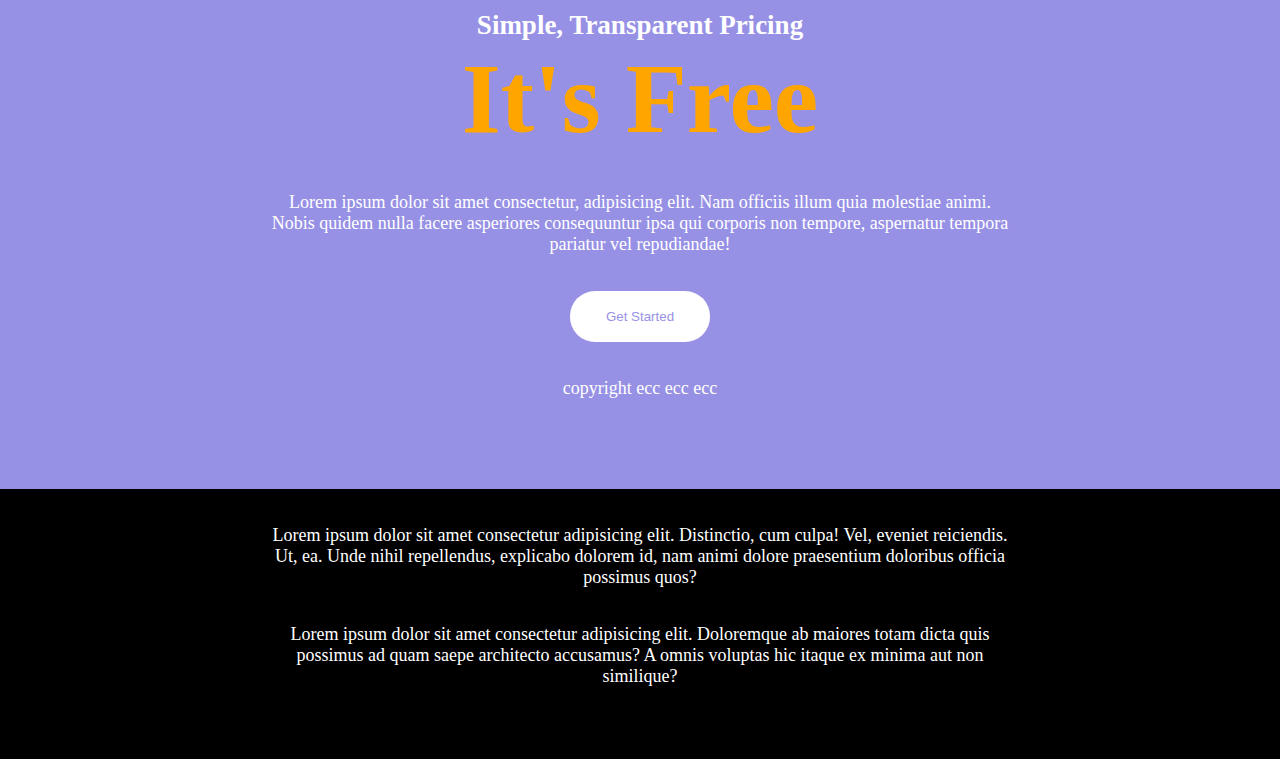
==== commit 96b54921: "add a sad description" ====
--- a/index.html
+++ b/index.html
@@ -210,7 +210,7 @@
                 amet consectetur adipisicing elit. Asperiores eaque sequi aut
                 minima quod nostrum<i class="fa-solid fa-quote-right psx"></i>
               </p>
-              <h3>Paolo Lo Re</h3>
+              <h3>Paolo Lo Re con qualche capello in più</h3>
             </div>
           </div>
         </div>
